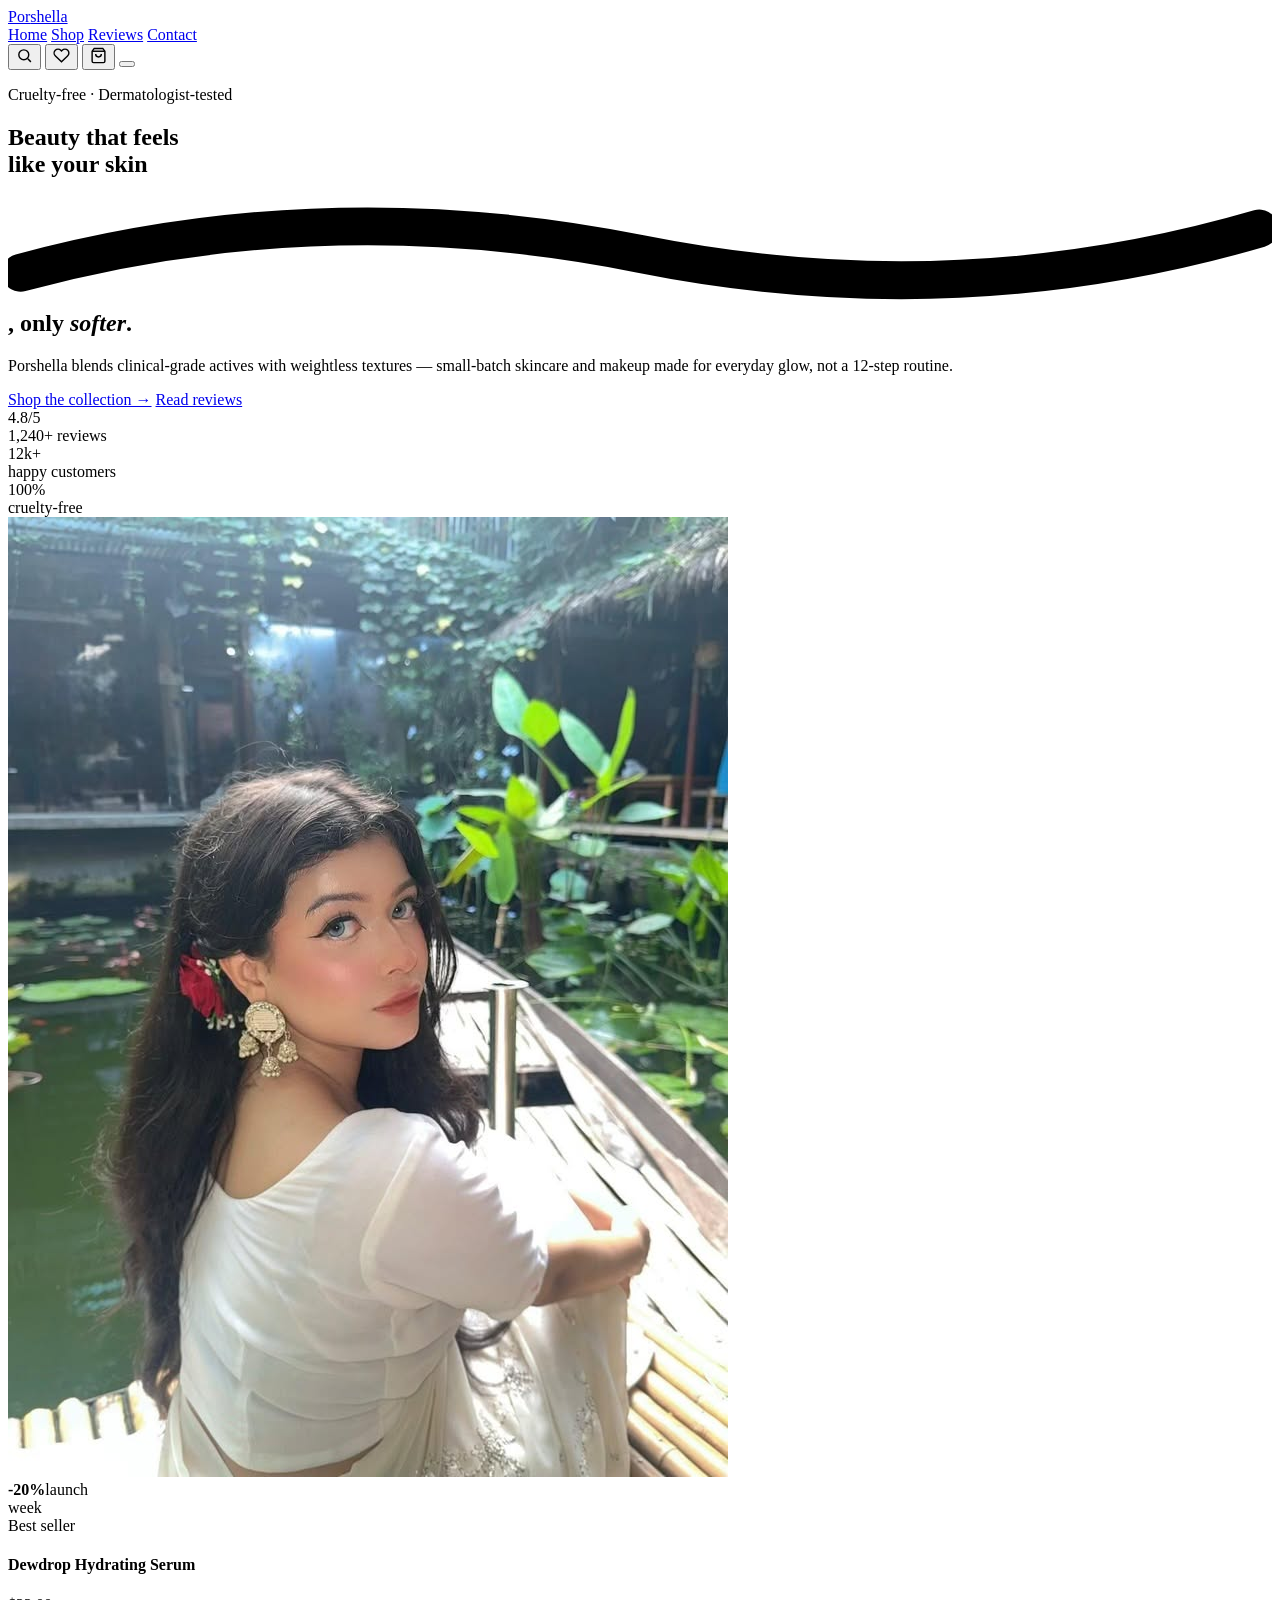
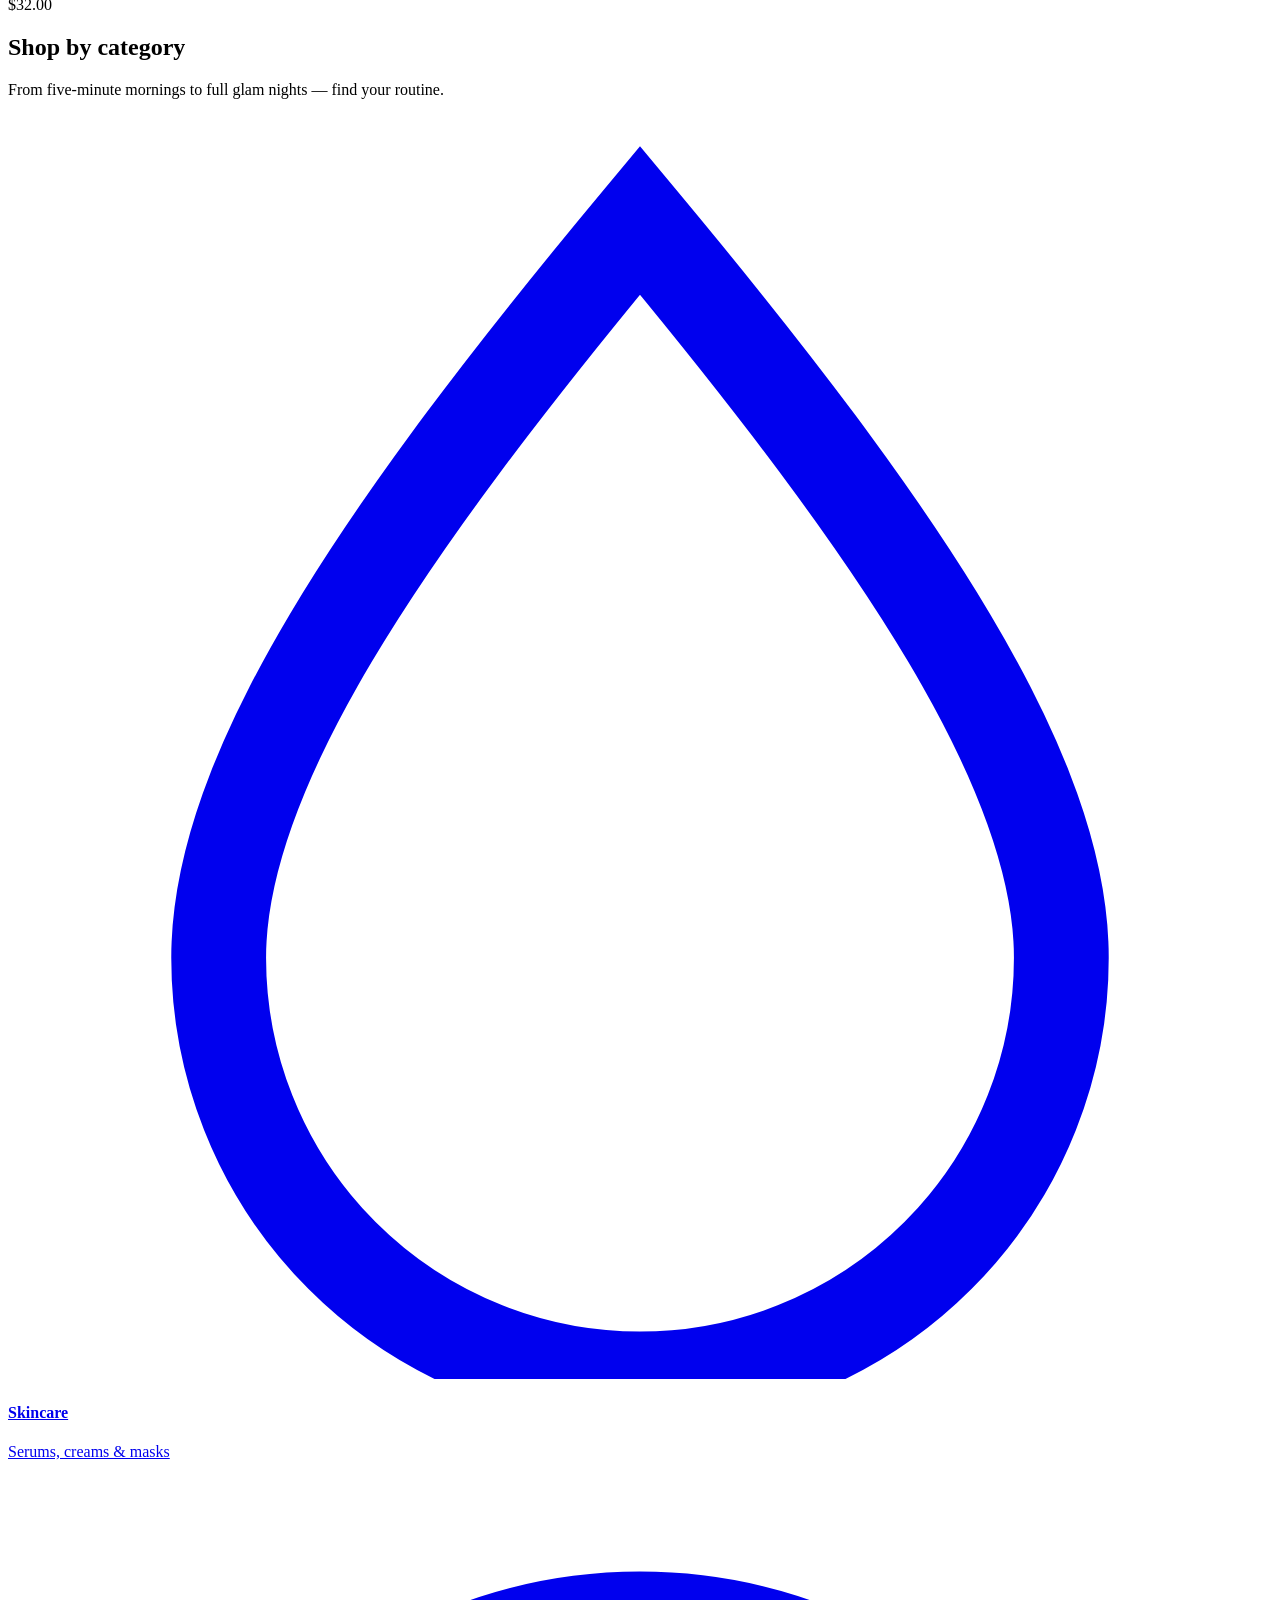
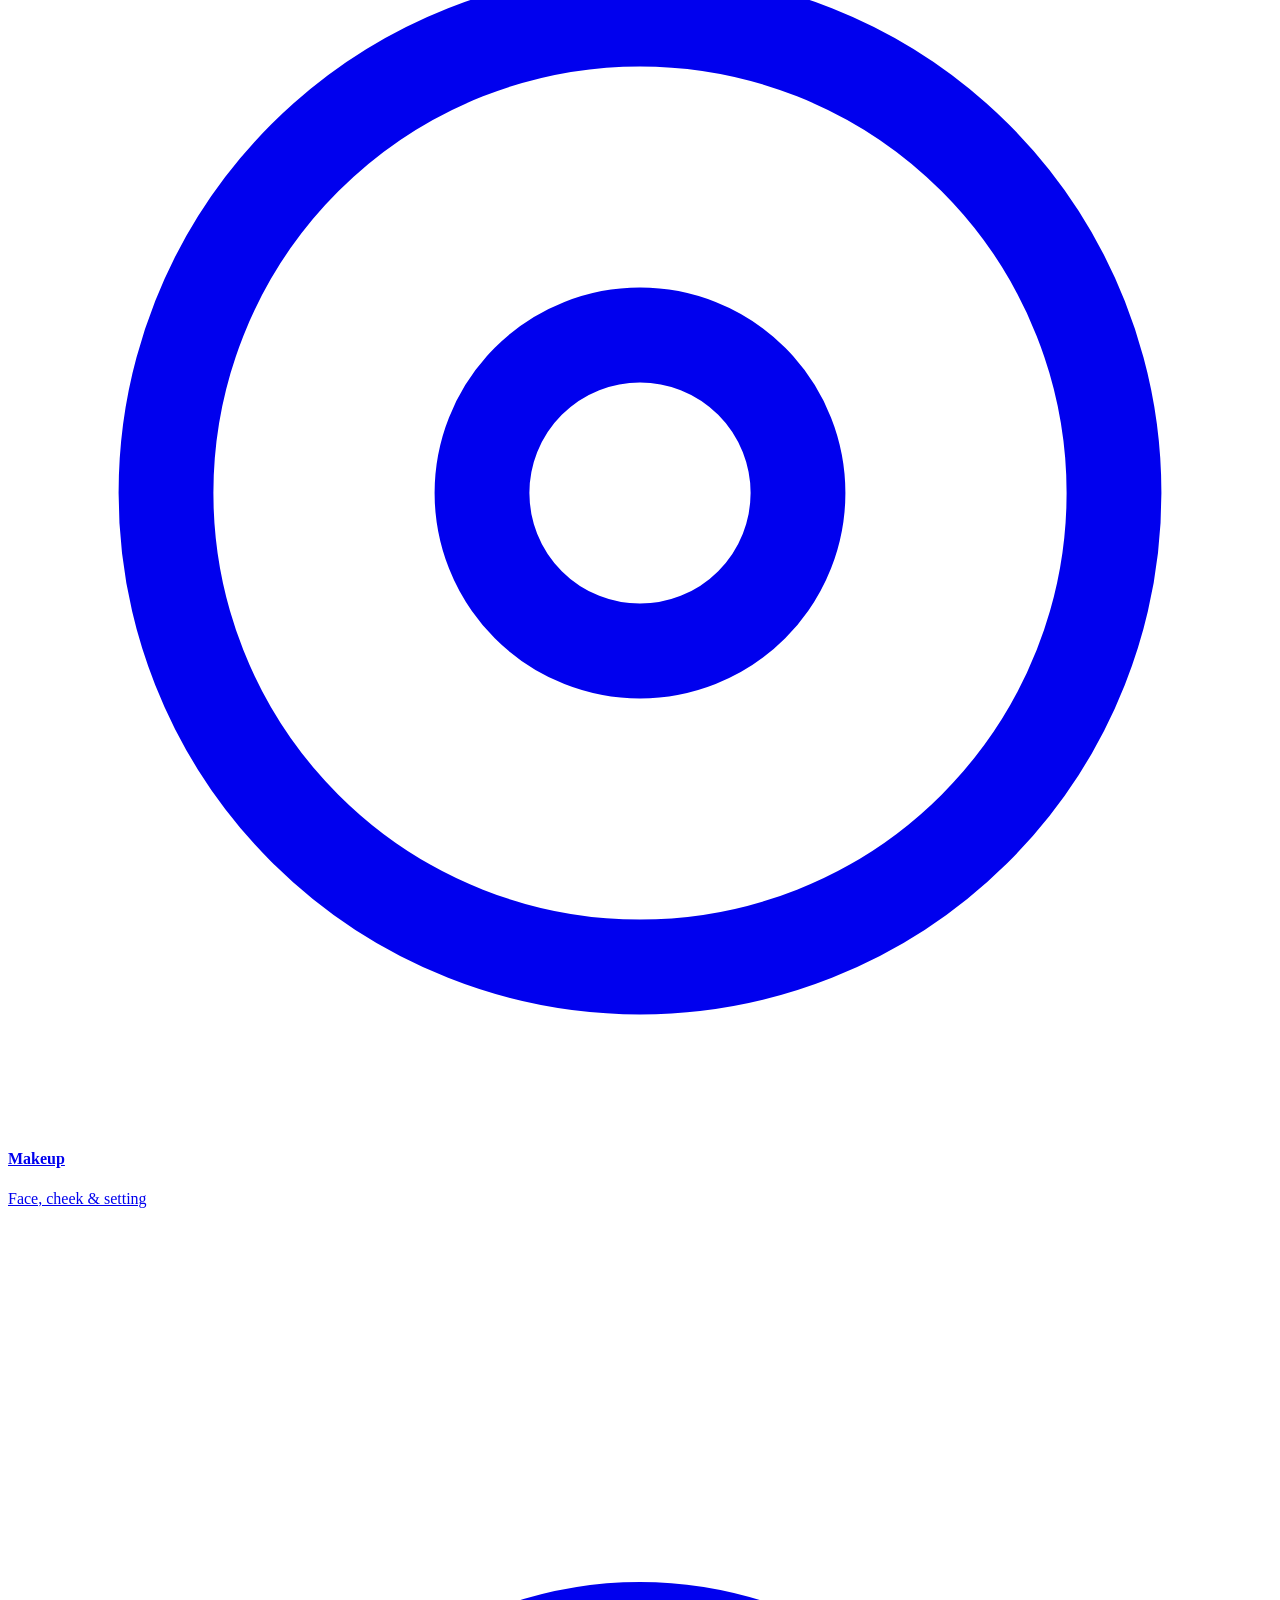
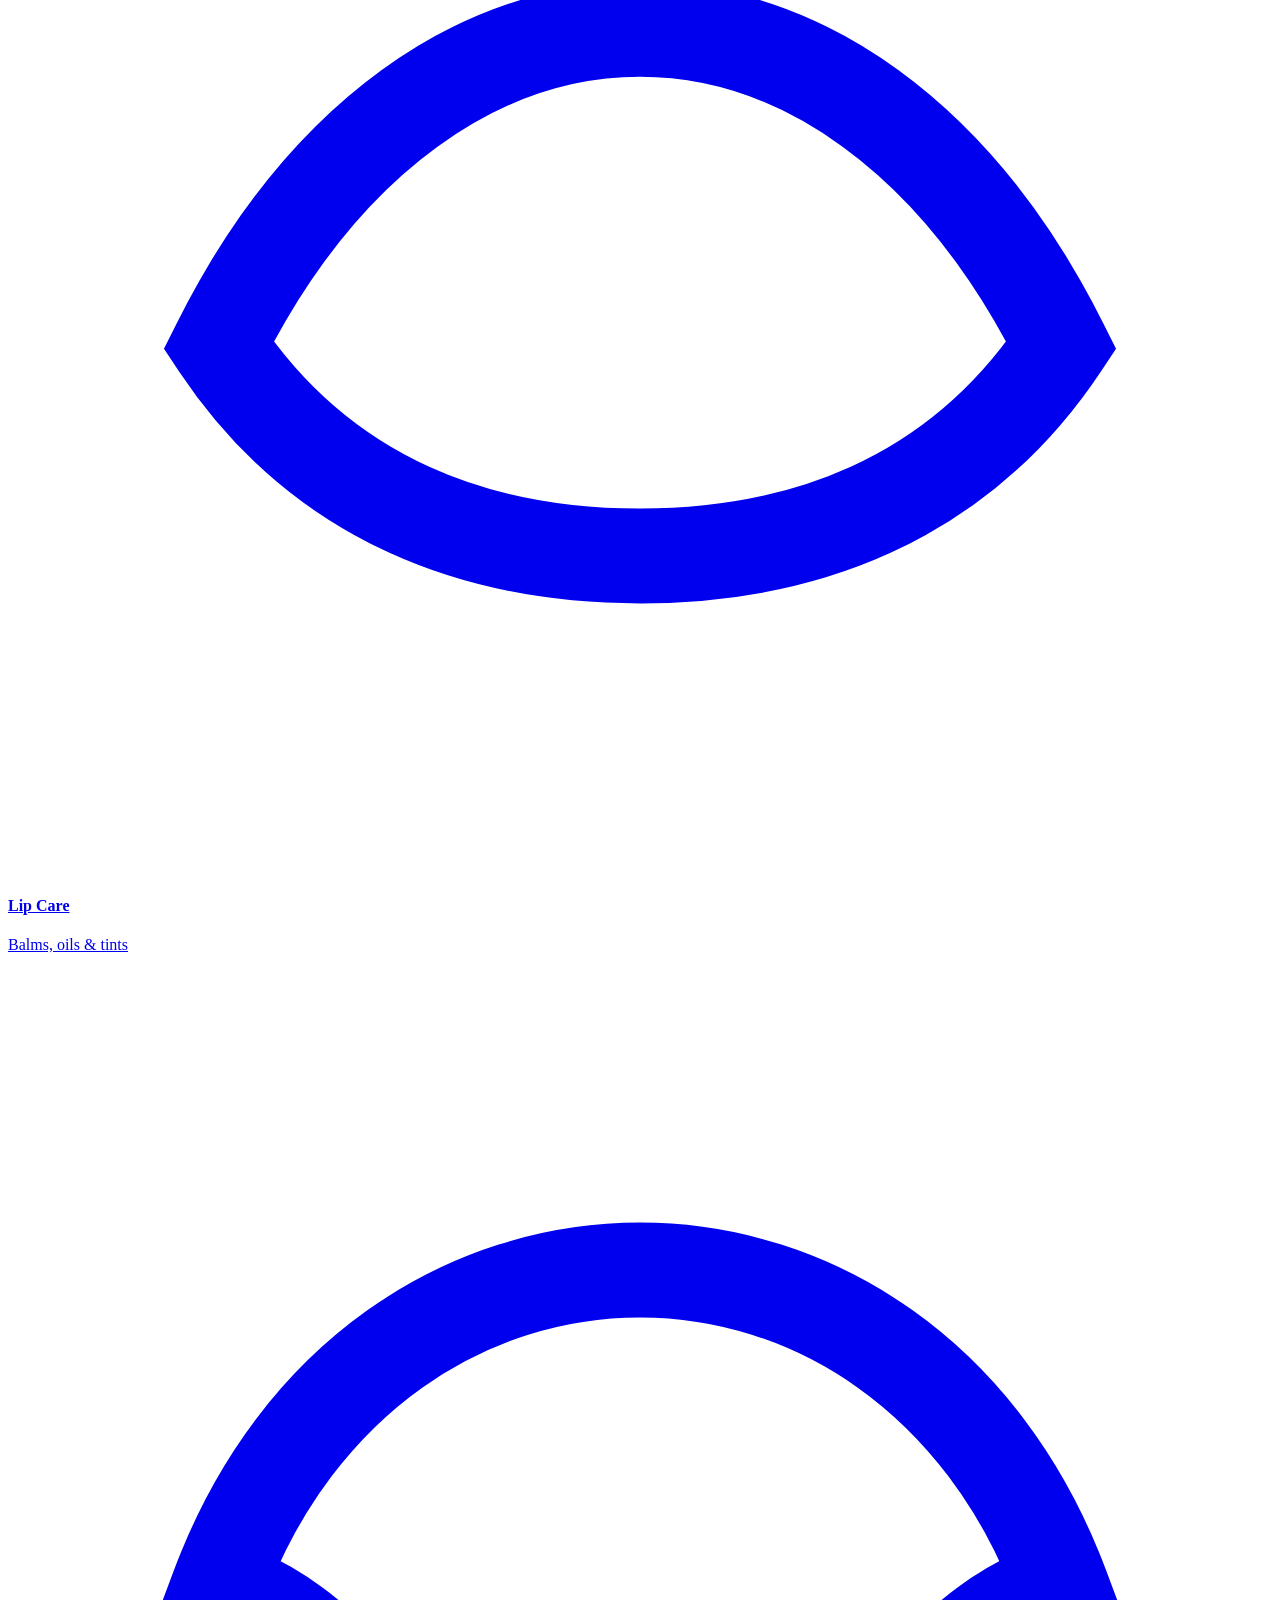
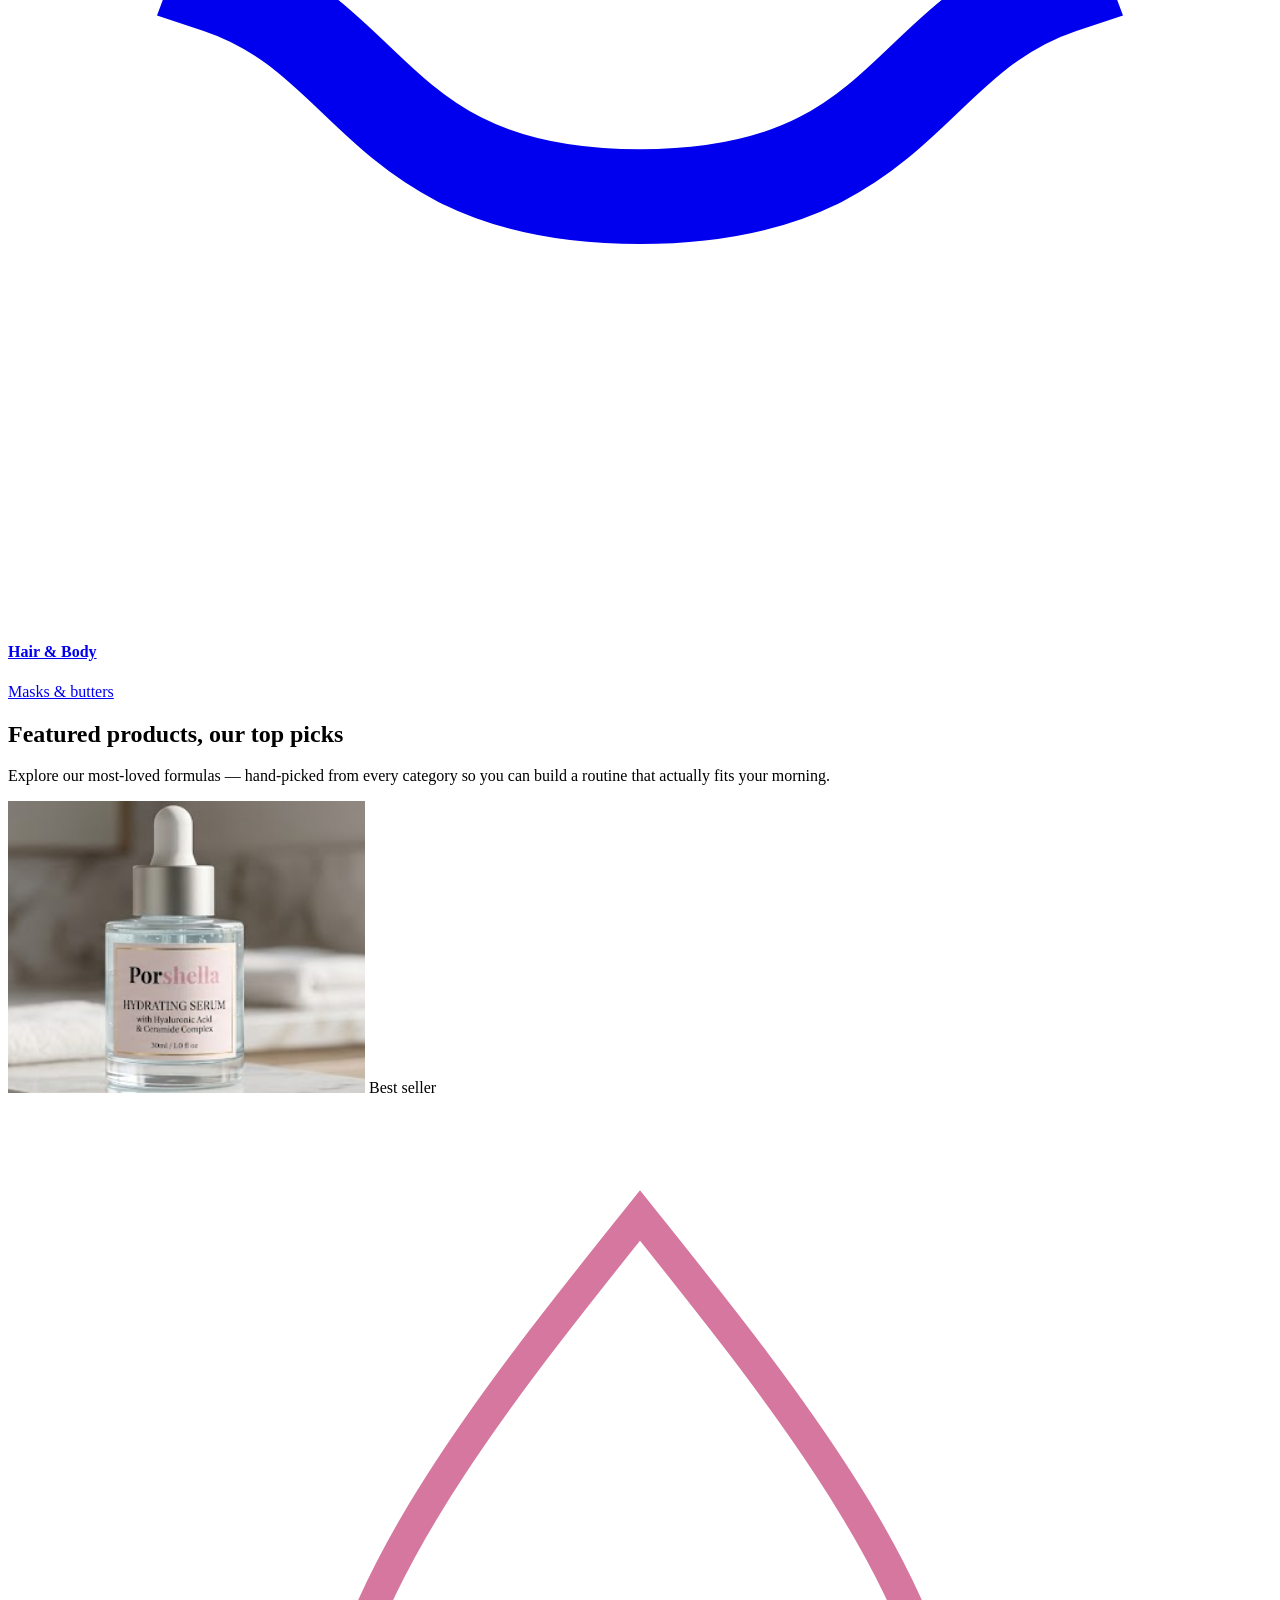
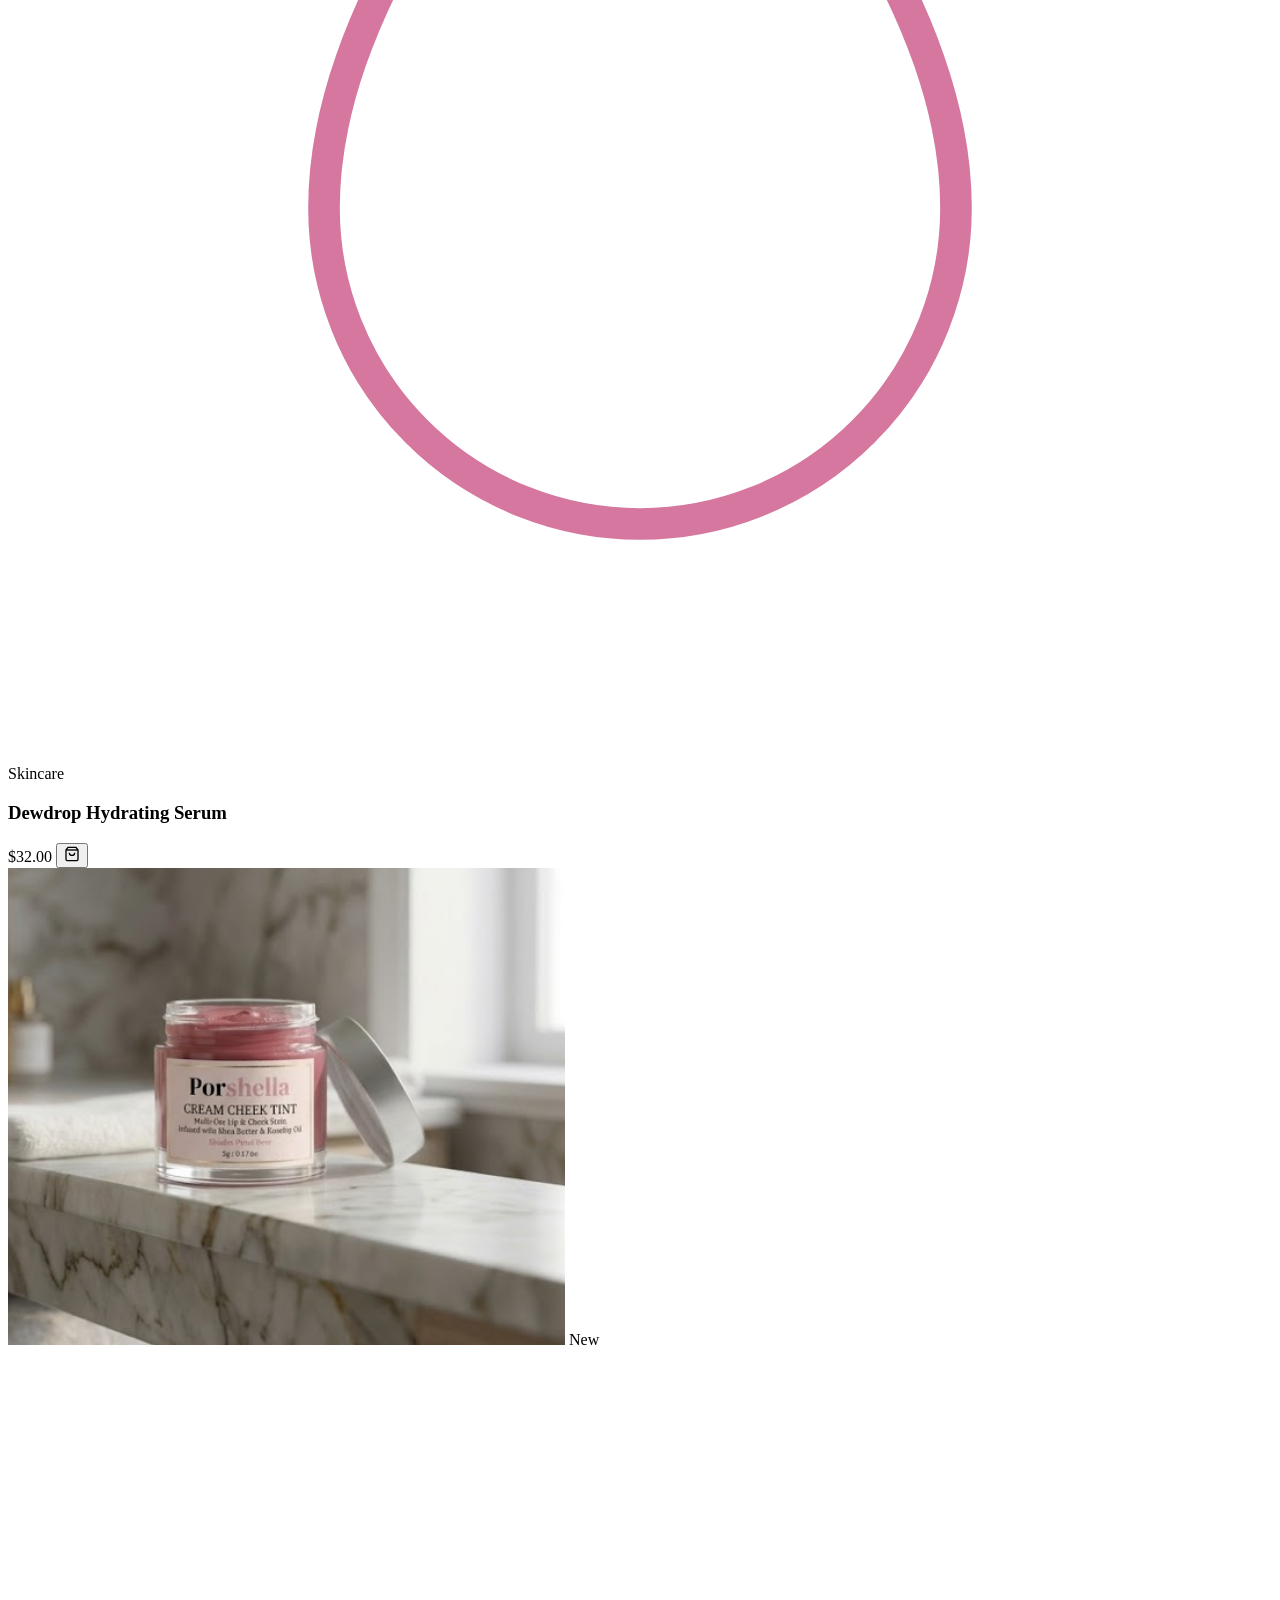
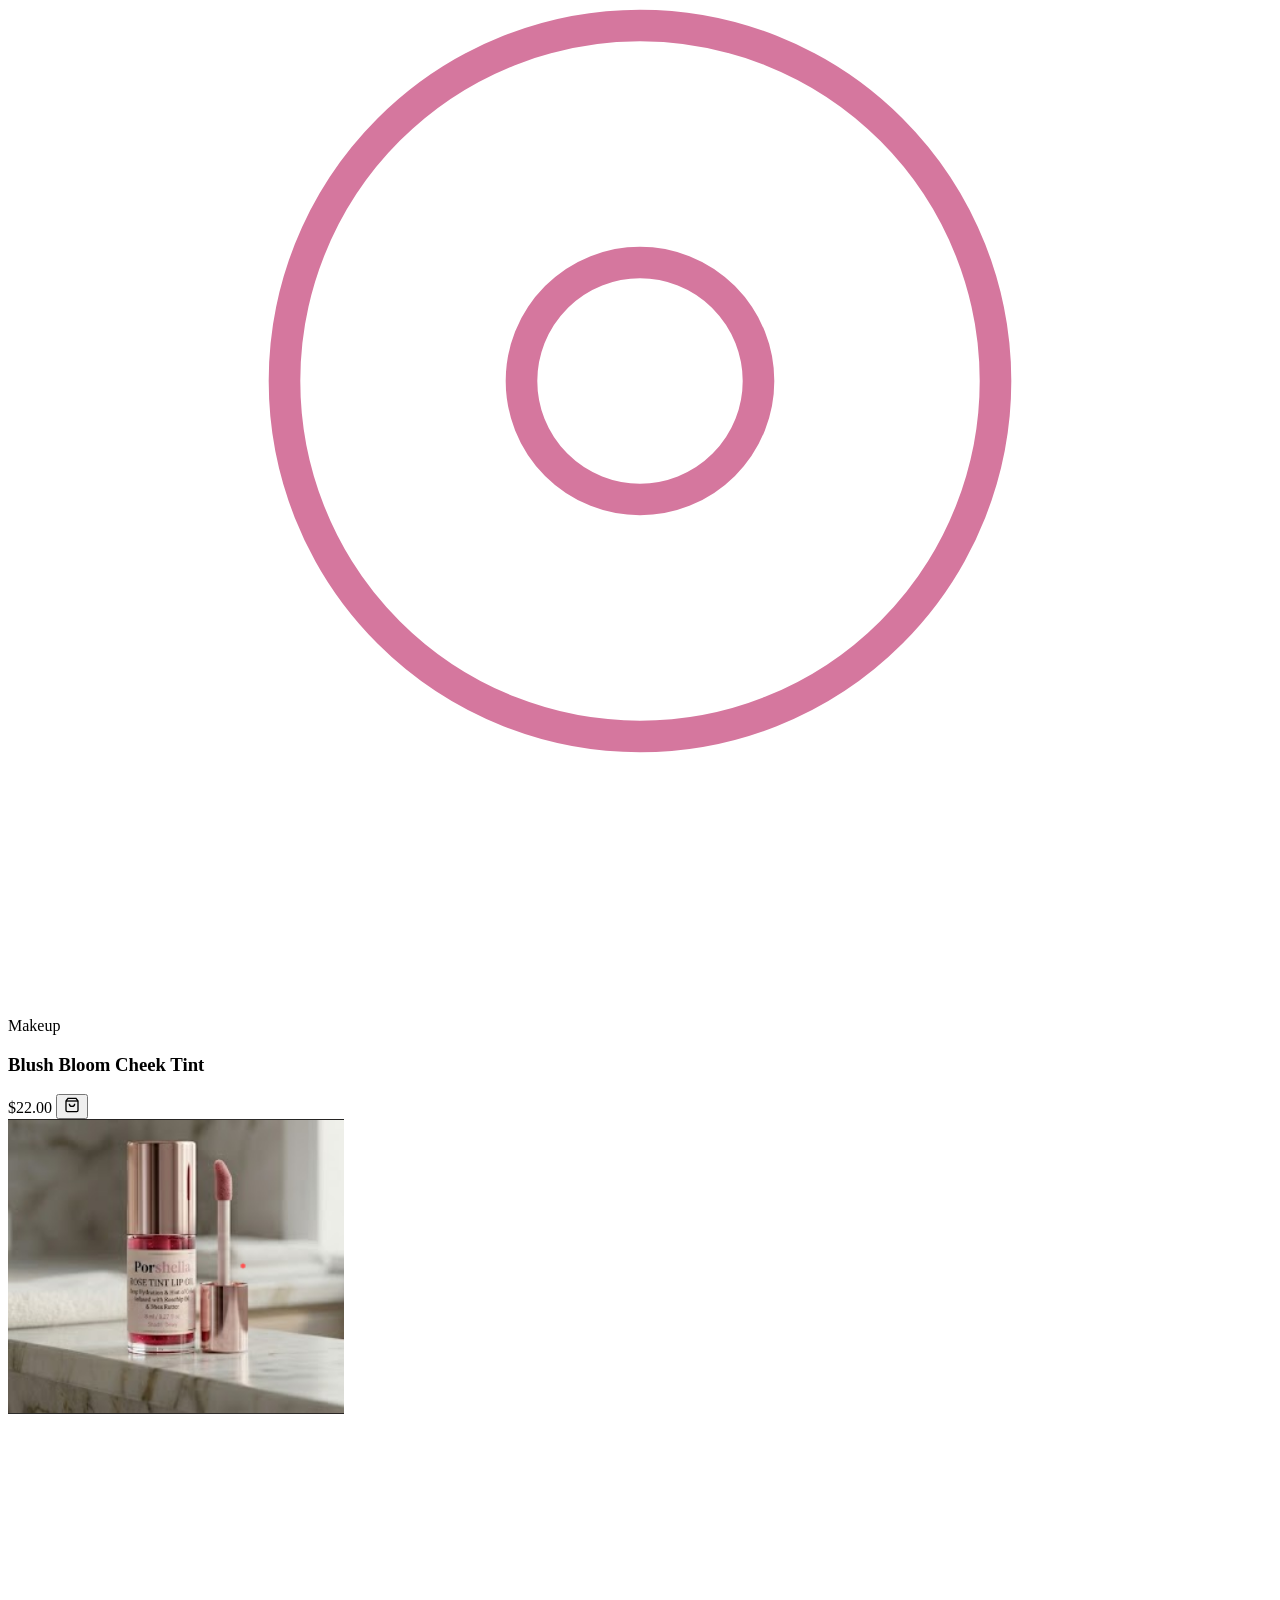
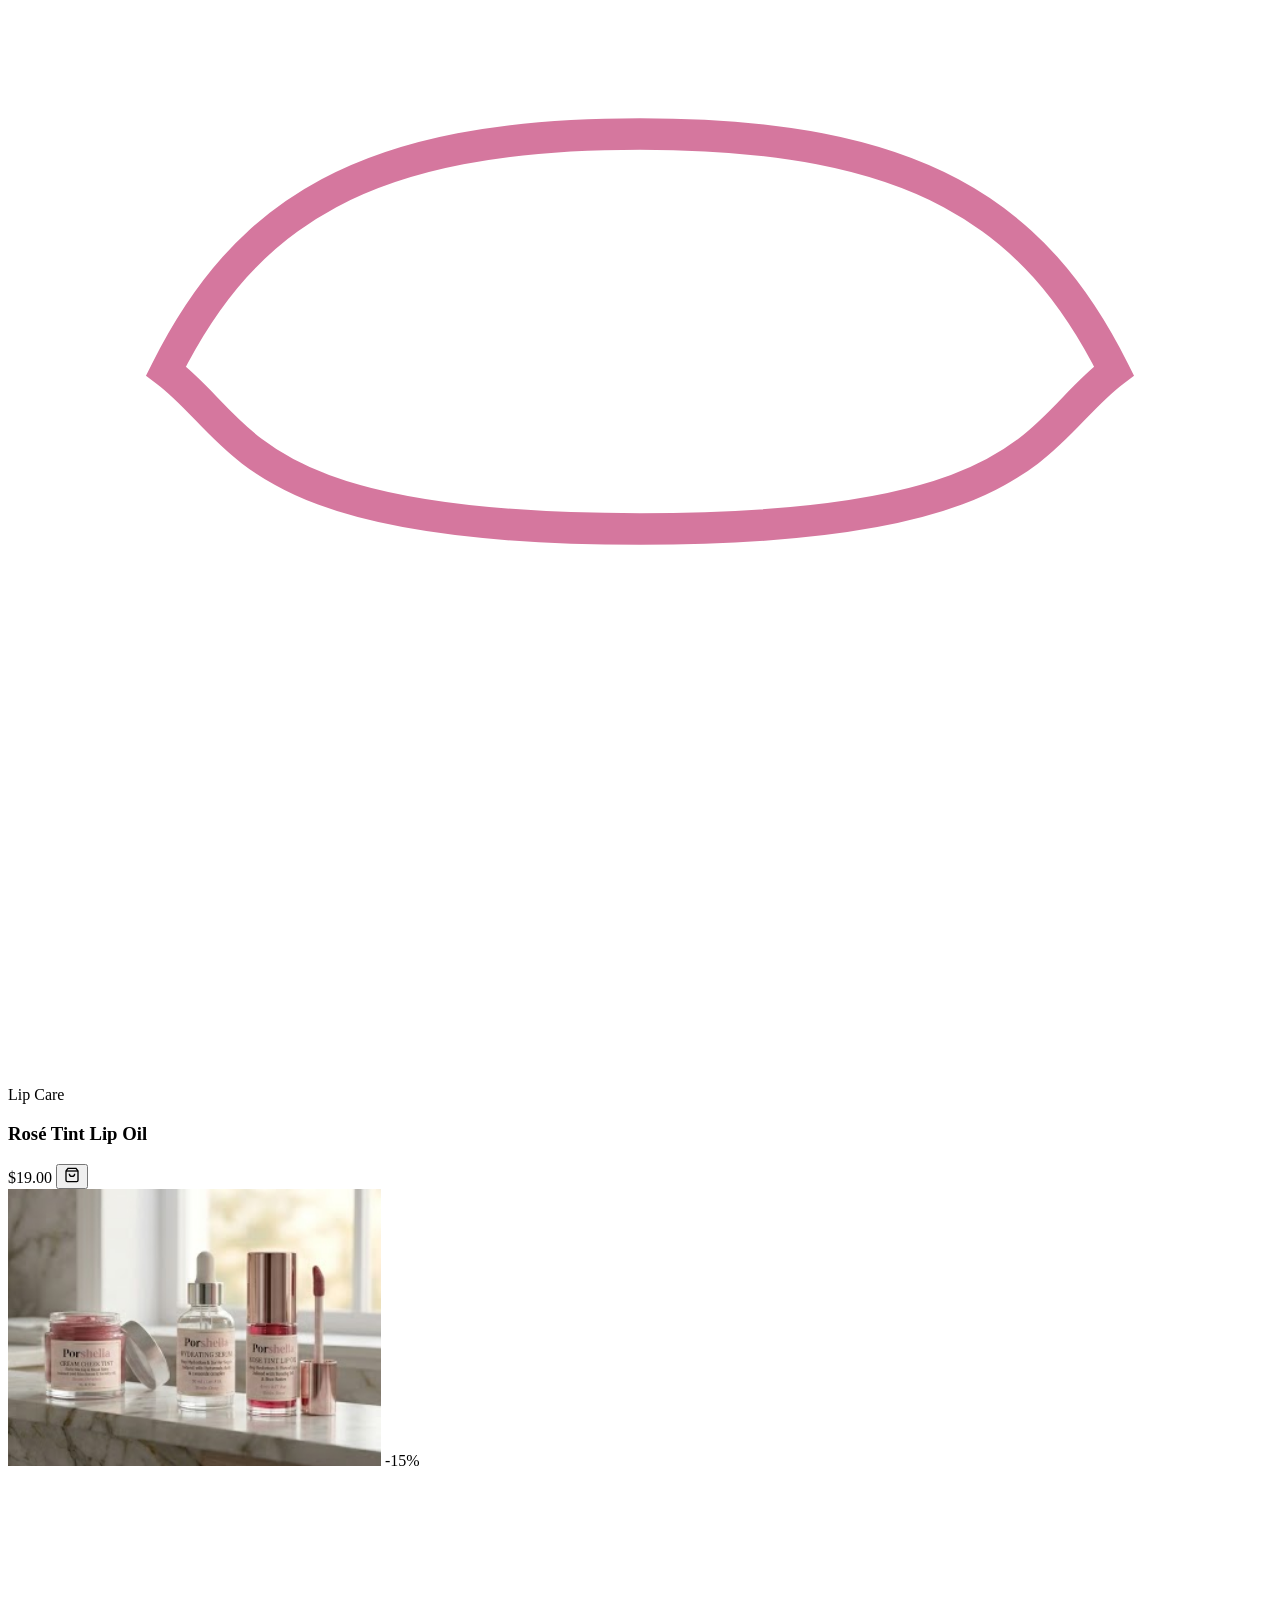
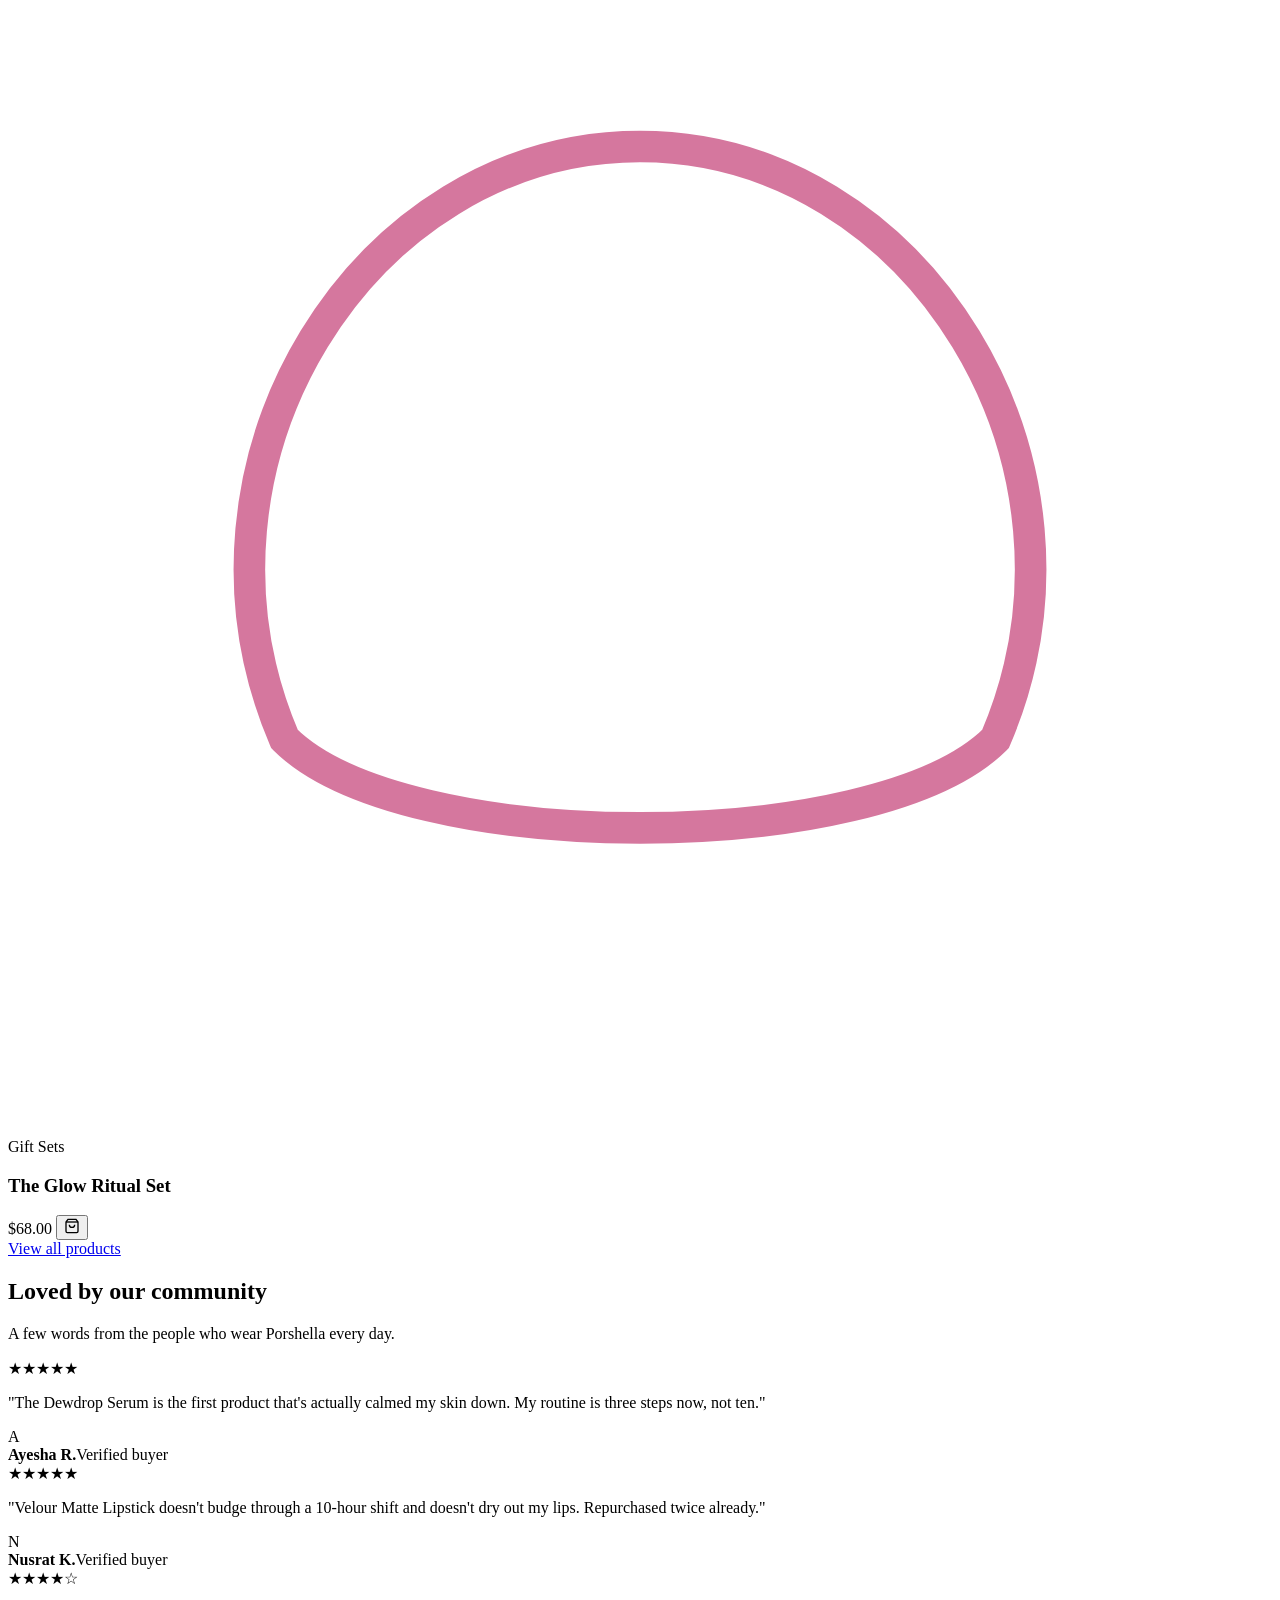
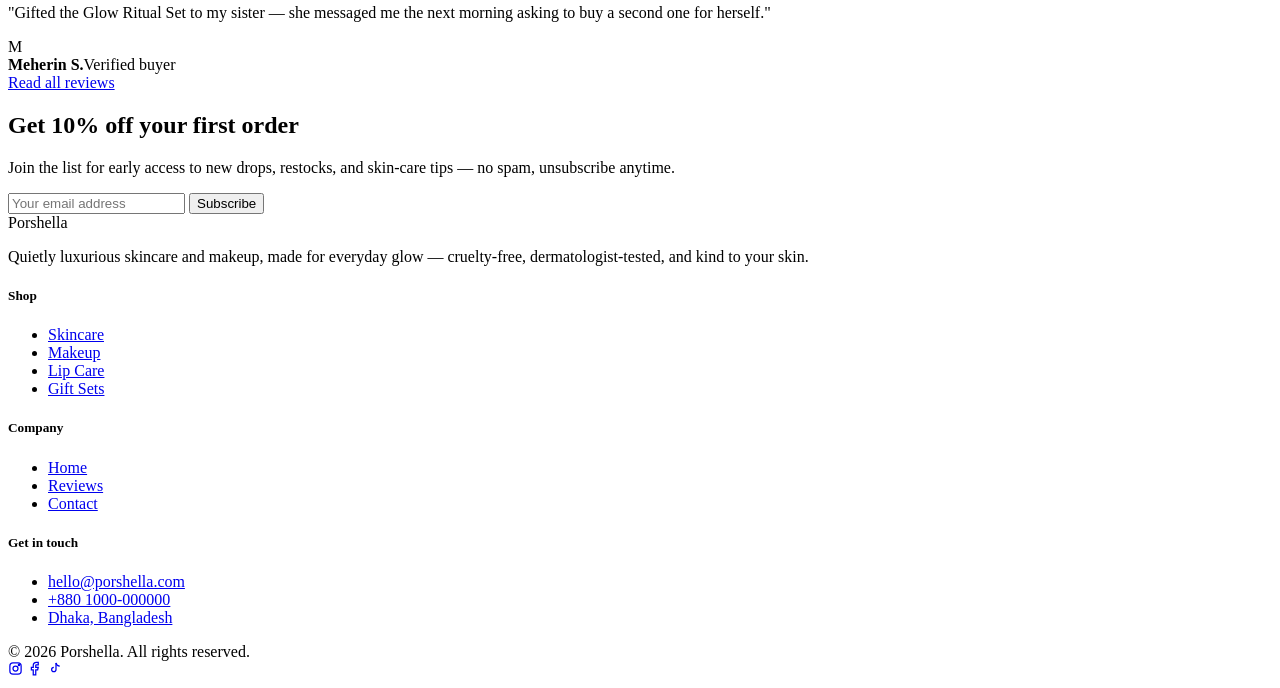
==== index.html @ 31812f54 "Add files via upload" ====
<!DOCTYPE html>
<html lang="en">
<head>
<meta charset="UTF-8">
<meta name="viewport" content="width=device-width, initial-scale=1.0">
<title>Porshella — Beauty, quietly luxurious</title>
<link rel="preconnect" href="https://fonts.googleapis.com">
<link href="https://fonts.googleapis.com/css2?family=Playfair+Display:wght@500;600;700&family=Inter:wght@400;500;600;700&display=swap" rel="stylesheet">
<link rel="stylesheet" href="css/styles.css">
</head>
<body>

<header class="site-header">
  <nav class="nav">
    <a href="index.html" class="logo">Por<span>shella</span></a>
    <div class="nav-links">
      <a href="index.html" class="active">Home</a>
      <a href="cosmetics.html">Shop</a>
      <a href="reviews.html">Reviews</a>
      <a href="contact.html">Contact</a>
    </div>
    <div class="nav-actions">
      <button class="icon-btn" aria-label="Search">
        <svg width="17" height="17" viewBox="0 0 24 24" fill="none" stroke="currentColor" stroke-width="2"><circle cx="11" cy="11" r="7"/><line x1="21" y1="21" x2="16.65" y2="16.65"/></svg>
      </button>
      <button class="icon-btn" aria-label="Wishlist">
        <svg width="17" height="17" viewBox="0 0 24 24" fill="none" stroke="currentColor" stroke-width="2"><path d="M20.8 4.6a5.5 5.5 0 0 0-7.8 0L12 5.6l-1-1a5.5 5.5 0 0 0-7.8 7.8l1 1L12 21l7.8-7.6 1-1a5.5 5.5 0 0 0 0-7.8z"/></svg>
      </button>
      <button class="icon-btn" aria-label="Bag">
        <svg width="17" height="17" viewBox="0 0 24 24" fill="none" stroke="currentColor" stroke-width="2"><path d="M6 2 3 6v14a2 2 0 0 0 2 2h14a2 2 0 0 0 2-2V6l-3-4Z"/><path d="M3 6h18"/><path d="M16 10a4 4 0 0 1-8 0"/></svg>
      </button>
      <button class="menu-toggle" aria-label="Menu"><span></span></button>
    </div>
  </nav>
</header>

<main>
  <!-- ============ HERO ============ -->
  <section class="hero">
    <div class="wrap hero-grid">
      <div>
        <p class="eyebrow">Cruelty-free · Dermatologist-tested</p>
        <h1>Beauty that feels<br>like your <span class="swash">skin<svg viewBox="0 0 200 20" preserveAspectRatio="none"><path d="M2 15 Q50 2 100 12 T198 8" stroke="currentColor" stroke-width="6" fill="none" stroke-linecap="round"/></svg></span>, only <em>softer</em>.</h1>
        <p class="lead">Porshella blends clinical-grade actives with weightless textures — small-batch skincare and makeup made for everyday glow, not a 12-step routine.</p>
        <div class="hero-ctas">
          <a href="cosmetics.html" class="btn btn-primary">Shop the collection →</a>
          <a href="reviews.html" class="btn btn-ghost">Read reviews</a>
        </div>
        <div class="hero-stats">
          <div>
            <div class="stat-num">4.8/5</div>
            <div class="stat-label">1,240+ reviews</div>
          </div>
          <div>
            <div class="stat-num">12k+</div>
            <div class="stat-label">happy customers</div>
          </div>
          <div>
            <div class="stat-num">100%</div>
            <div class="stat-label">cruelty-free</div>
          </div>
        </div>
      </div>

      <div class="hero-visual">
  <div class="hero-blob">
    <img src="731356532_1688618645685947_548304537615437571_n.jpg" alt="Porshella hero product photo">
  </div>
  <div class="floating-badge"><strong>-20%</strong>launch<br>week</div>
  <div class="floating-card">
    <span class="fc-tag">Best seller</span>
    <h4>Dewdrop Hydrating Serum</h4>
    <p class="fc-price">$32.00</p>
  </div>
</div>
      </div>
    </div>
  </section>

  <!-- ============ CATEGORY STRIP ============ -->
  <section class="section-pad bg-white">
    <div class="wrap">
      <div class="section-head">
        <h2>Shop by category</h2>
        <p>From five-minute mornings to full glam nights — find your routine.</p>
      </div>
      <div class="category-strip">
        <a href="cosmetics.html#skincare" class="category-card">
          <div class="category-icon">
            <svg viewBox="0 0 24 24" fill="none" stroke="currentColor" stroke-width="1.8"><path d="M12 2c5 6 8 10.5 8 14a8 8 0 1 1-16 0c0-3.5 3-8 8-14Z"/></svg>
          </div>
          <h4>Skincare</h4>
          <span>Serums, creams &amp; masks</span>
        </a>
        <a href="cosmetics.html#makeup" class="category-card">
          <div class="category-icon">
            <svg viewBox="0 0 24 24" fill="none" stroke="currentColor" stroke-width="1.8"><circle cx="12" cy="12" r="9"/><circle cx="12" cy="12" r="3"/></svg>
          </div>
          <h4>Makeup</h4>
          <span>Face, cheek &amp; setting</span>
        </a>
        <a href="cosmetics.html#lip-care" class="category-card">
          <div class="category-icon">
            <svg viewBox="0 0 24 24" fill="none" stroke="currentColor" stroke-width="1.8"><path d="M4 14c2-4 5-6 8-6s6 2 8 6c-2 3-5 4-8 4s-6-1-8-4Z"/></svg>
          </div>
          <h4>Lip Care</h4>
          <span>Balms, oils &amp; tints</span>
        </a>
        <a href="cosmetics.html#hair-body" class="category-card">
          <div class="category-icon">
            <svg viewBox="0 0 24 24" fill="none" stroke="currentColor" stroke-width="1.8"><path d="M4 12c3-8 13-8 16 0-3 1-3 4-8 4s-5-3-8-4Z"/></svg>
          </div>
          <h4>Hair &amp; Body</h4>
          <span>Masks &amp; butters</span>
        </a>
      </div>
    </div>
  </section>

  <!-- ============ FEATURED PRODUCTS ============ -->
  <section class="section-pad bg-wash">
    <div class="wrap">
      <div class="section-head">
        <h2>Featured products, our top picks</h2>
        <p>Explore our most-loved formulas — hand-picked from every category so you can build a routine that actually fits your morning.</p>
      </div>
      <div class="product-grid">

        <div class="product-card">
          <div class="product-photo">
            <img src="porshi 2.PNG" alt="">
            <span class="product-tag">Best seller</span>
            <svg class="placeholder-icon" viewBox="0 0 64 64" fill="none" stroke="#D5779E" stroke-width="1.6"><path d="M32 6c8 10 16 20 16 30a16 16 0 1 1-32 0c0-10 8-20 16-30Z"/></svg>
          </div>
          <div class="product-body">
            <span class="product-cat">Skincare</span>
            <h3>Dewdrop Hydrating Serum</h3>
            <div class="product-row">
              <span class="product-price">$32.00</span>
              <button class="add-btn" aria-label="Add to bag">
                <svg width="16" height="16" viewBox="0 0 24 24" fill="none" stroke="currentColor" stroke-width="2"><path d="M6 2 3 6v14a2 2 0 0 0 2 2h14a2 2 0 0 0 2-2V6l-3-4Z"/><path d="M3 6h18"/><path d="M16 10a4 4 0 0 1-8 0"/></svg>
              </button>
            </div>
          </div>
        </div>

        <div class="product-card">
          <div class="product-photo">
            <img src="porshi3.PNG" alt="">

            <span class="product-tag">New</span>
            <svg class="placeholder-icon" viewBox="0 0 64 64" fill="none" stroke="#D5779E" stroke-width="1.6"><circle cx="32" cy="32" r="18"/><circle cx="32" cy="32" r="6"/></svg>
          </div>
          <div class="product-body">
            <span class="product-cat">Makeup</span>
            <h3>Blush Bloom Cheek Tint</h3>
            <div class="product-row">
              <span class="product-price">$22.00</span>
              <button class="add-btn" aria-label="Add to bag">
                <svg width="16" height="16" viewBox="0 0 24 24" fill="none" stroke="currentColor" stroke-width="2"><path d="M6 2 3 6v14a2 2 0 0 0 2 2h14a2 2 0 0 0 2-2V6l-3-4Z"/><path d="M3 6h18"/><path d="M16 10a4 4 0 0 1-8 0"/></svg>
              </button>
            </div>
          </div>
        </div>

        <div class="product-card">
          <div class="product-photo">
                      <img src="porshi4.PNG" alt="">
            <svg class="placeholder-icon" viewBox="0 0 64 64" fill="none" stroke="#D5779E" stroke-width="1.6"><path d="M8 28c4-8 10-12 24-12s20 4 24 12c-4 3-4 8-24 8S12 31 8 28Z"/></svg>
          </div>
          <div class="product-body">
            <span class="product-cat">Lip Care</span>
            <h3>Rosé Tint Lip Oil</h3>
            <div class="product-row">
              <span class="product-price">$19.00</span>
              <button class="add-btn" aria-label="Add to bag">
                <svg width="16" height="16" viewBox="0 0 24 24" fill="none" stroke="currentColor" stroke-width="2"><path d="M6 2 3 6v14a2 2 0 0 0 2 2h14a2 2 0 0 0 2-2V6l-3-4Z"/><path d="M3 6h18"/><path d="M16 10a4 4 0 0 1-8 0"/></svg>
              </button>
            </div>
          </div>
        </div>

        <div class="product-card">
          <div class="product-photo">
            <img src="porshi5.PNG" alt="">
            <span class="product-tag">-15%</span>
            <svg class="placeholder-icon" viewBox="0 0 64 64" fill="none" stroke="#D5779E" stroke-width="1.6"><path d="M14 44c-6-14 4-30 18-30s24 16 18 30c-6 6-30 6-36 0Z"/></svg>
          </div>
          <div class="product-body">
            <span class="product-cat">Gift Sets</span>
            <h3>The Glow Ritual Set</h3>
            <div class="product-row">
              <span class="product-price">$68.00</span>
              <button class="add-btn" aria-label="Add to bag">
                <svg width="16" height="16" viewBox="0 0 24 24" fill="none" stroke="currentColor" stroke-width="2"><path d="M6 2 3 6v14a2 2 0 0 0 2 2h14a2 2 0 0 0 2-2V6l-3-4Z"/><path d="M3 6h18"/><path d="M16 10a4 4 0 0 1-8 0"/></svg>
              </button>
            </div>
          </div>
        </div>

      </div>
      <div class="center mt-lg">
        <a href="cosmetics.html" class="btn btn-outline-pink">View all products</a>
      </div>
    </div>
  </section>

  <!-- ============ TESTIMONIAL TEASER ============ -->
  <section class="section-pad bg-white">
    <div class="wrap">
      <div class="section-head">
        <h2>Loved by our community</h2>
        <p>A few words from the people who wear Porshella every day.</p>
      </div>
      <div class="testi-grid">
        <div class="testi-card">
          <div class="stars">★★★★★</div>
          <p>"The Dewdrop Serum is the first product that's actually calmed my skin down. My routine is three steps now, not ten."</p>
          <div class="testi-person">
            <div class="avatar">A</div>
            <div><strong>Ayesha R.</strong><span>Verified buyer</span></div>
          </div>
        </div>
        <div class="testi-card">
          <div class="stars">★★★★★</div>
          <p>"Velour Matte Lipstick doesn't budge through a 10-hour shift and doesn't dry out my lips. Repurchased twice already."</p>
          <div class="testi-person">
            <div class="avatar">N</div>
            <div><strong>Nusrat K.</strong><span>Verified buyer</span></div>
          </div>
        </div>
        <div class="testi-card">
          <div class="stars">★★★★☆</div>
          <p>"Gifted the Glow Ritual Set to my sister — she messaged me the next morning asking to buy a second one for herself."</p>
          <div class="testi-person">
            <div class="avatar">M</div>
            <div><strong>Meherin S.</strong><span>Verified buyer</span></div>
          </div>
        </div>
      </div>
      <div class="center mt-lg">
        <a href="reviews.html" class="btn btn-ghost">Read all reviews</a>
      </div>
    </div>
  </section>

  <!-- ============ NEWSLETTER CTA ============ -->
  <section class="section-pad bg-wash">
    <div class="wrap">
      <div class="cta-banner">
        <div>
          <h2>Get 10% off your first order</h2>
          <p>Join the list for early access to new drops, restocks, and skin-care tips — no spam, unsubscribe anytime.</p>
        </div>
        <form class="newsletter-form" onsubmit="event.preventDefault(); this.reset(); this.querySelector('button').textContent='Subscribed ✓';">
          <input type="email" placeholder="Your email address" required>
          <button type="submit" class="btn btn-primary">Subscribe</button>
        </form>
      </div>
    </div>
  </section>
</main>

<footer class="site-footer">
  <div class="wrap">
    <div class="footer-grid">
      <div>
        <div class="footer-logo">Por<span>shella</span></div>
        <p>Quietly luxurious skincare and makeup, made for everyday glow — cruelty-free, dermatologist-tested, and kind to your skin.</p>
      </div>
      <div class="footer-col">
        <h5>Shop</h5>
        <ul>
          <li><a href="cosmetics.html#skincare">Skincare</a></li>
          <li><a href="cosmetics.html#makeup">Makeup</a></li>
          <li><a href="cosmetics.html#lip-care">Lip Care</a></li>
          <li><a href="cosmetics.html#gift-sets">Gift Sets</a></li>
        </ul>
      </div>
      <div class="footer-col">
        <h5>Company</h5>
        <ul>
          <li><a href="index.html">Home</a></li>
          <li><a href="reviews.html">Reviews</a></li>
          <li><a href="contact.html">Contact</a></li>
        </ul>
      </div>
      <div class="footer-col">
        <h5>Get in touch</h5>
        <ul>
          <li><a href="mailto:hello@porshella.com">hello@porshella.com</a></li>
          <li><a href="tel:+8801000000000">+880 1000-000000</a></li>
          <li><a href="contact.html">Dhaka, Bangladesh</a></li>
        </ul>
      </div>
    </div>
    <div class="footer-bottom">
      <span>© 2026 Porshella. All rights reserved.</span>
      <div class="footer-social">
        <a href="#" aria-label="Instagram"><svg width="15" height="15" viewBox="0 0 24 24" fill="none" stroke="currentColor" stroke-width="2"><rect x="3" y="3" width="18" height="18" rx="5"/><circle cx="12" cy="12" r="4"/><circle cx="17.5" cy="6.5" r="1"/></svg></a>
        <a href="#" aria-label="Facebook"><svg width="15" height="15" viewBox="0 0 24 24" fill="none" stroke="currentColor" stroke-width="2"><path d="M18 2h-3a5 5 0 0 0-5 5v3H7v4h3v8h4v-8h3l1-4h-4V7a1 1 0 0 1 1-1h3Z"/></svg></a>
        <a href="#" aria-label="TikTok"><svg width="15" height="15" viewBox="0 0 24 24" fill="none" stroke="currentColor" stroke-width="2"><path d="M16 3v10.5a3.5 3.5 0 1 1-3.5-3.5"/><path d="M16 3c.5 3 2.5 5 6 5"/></svg></a>
      </div>
    </div>
  </div>
</footer>

<script src="js/main.js"></script>
</body>
</html>
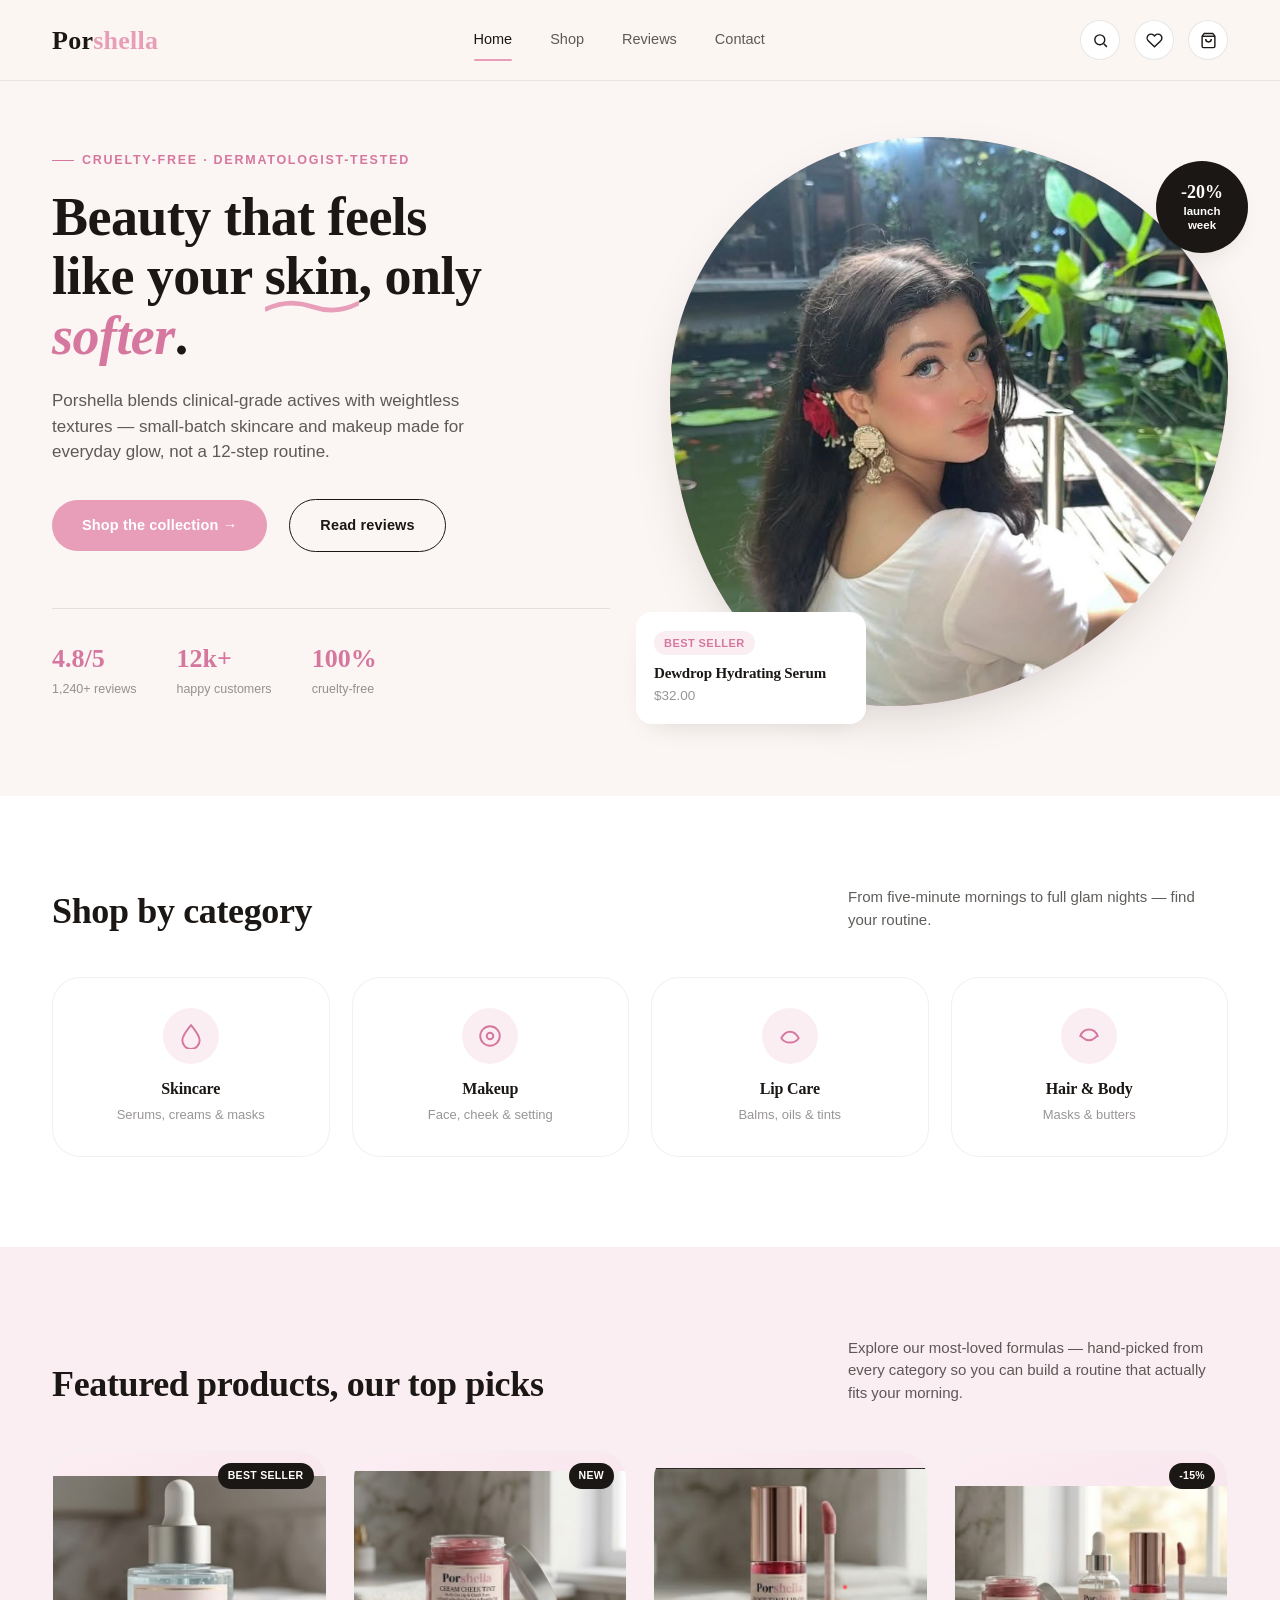
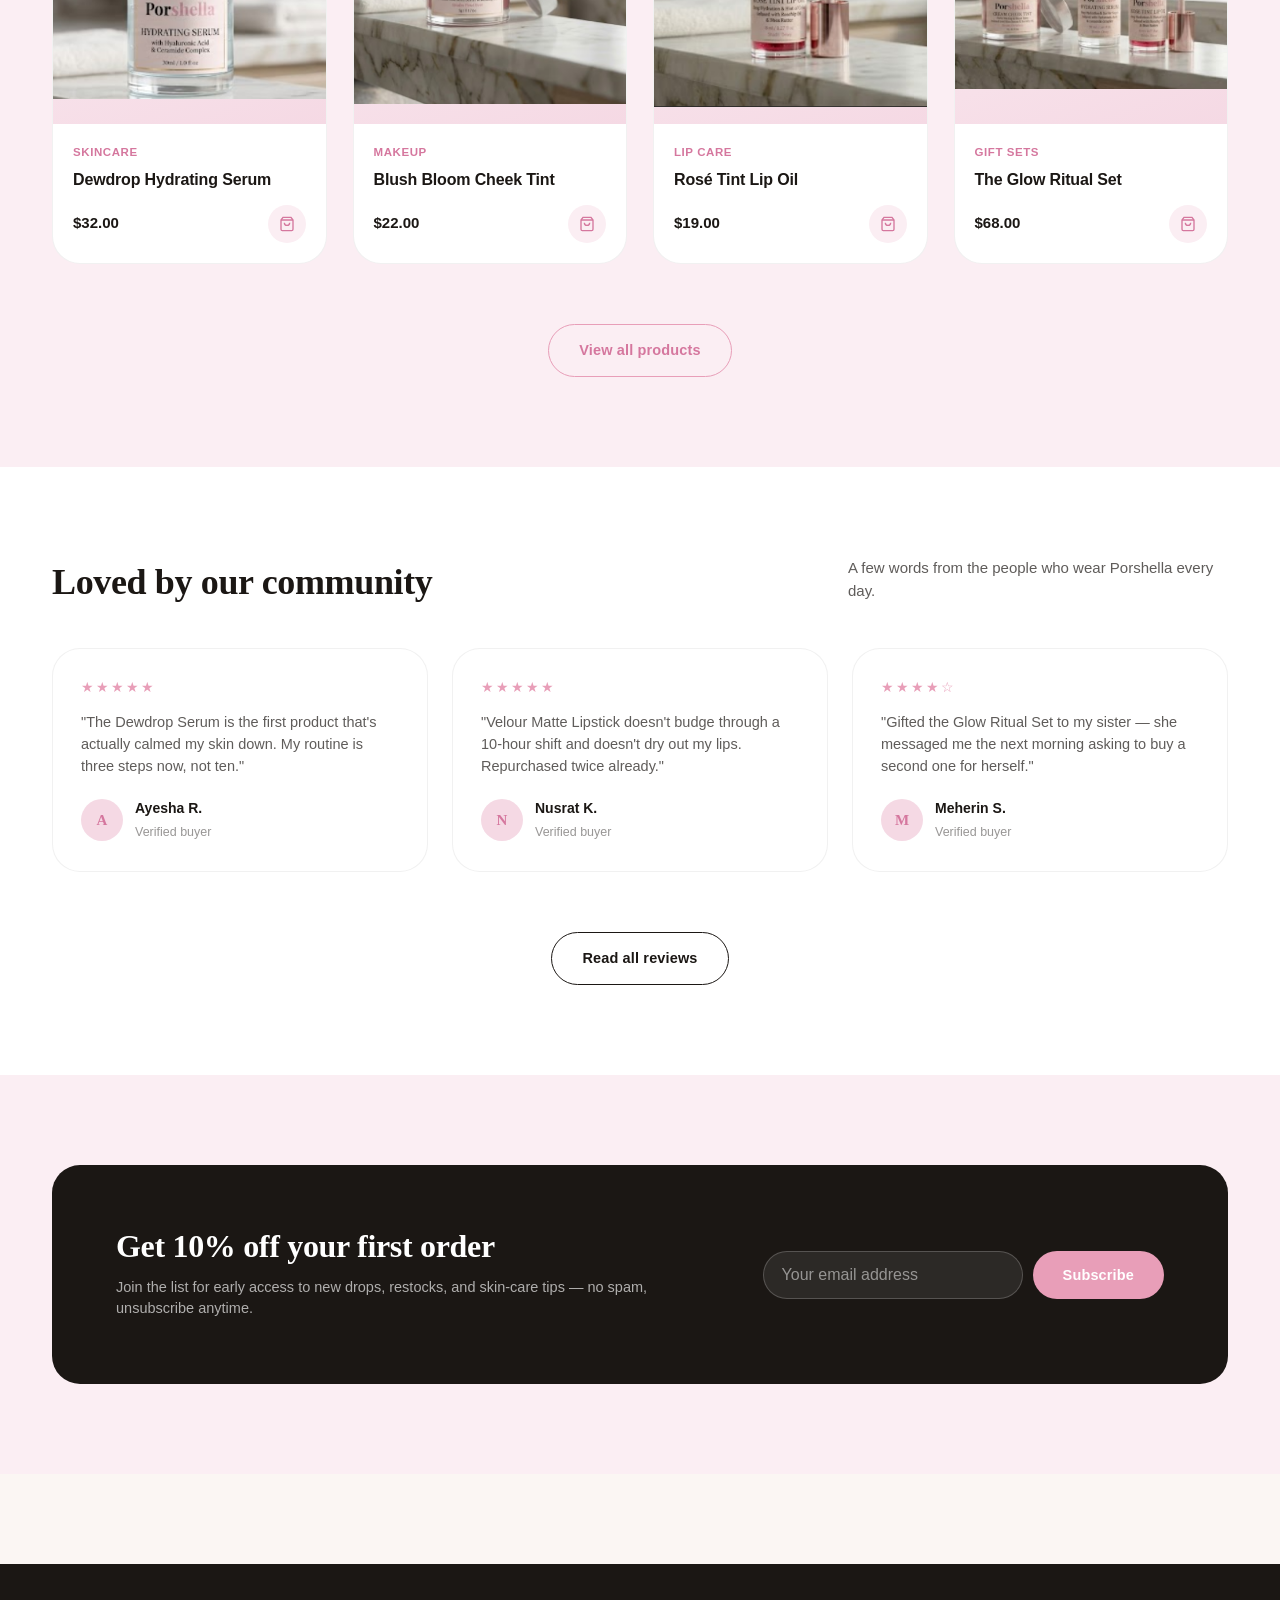
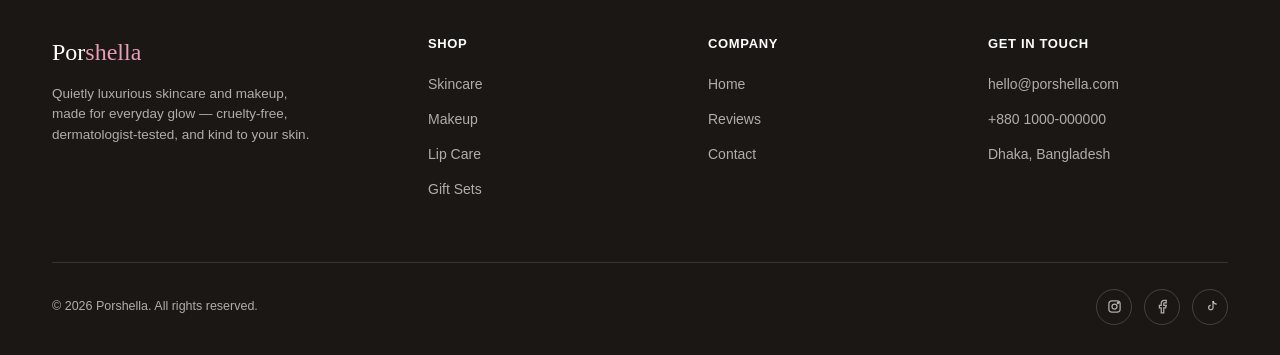
==== commit 5cf82449: "Add files via upload" ====
--- a/index.html
+++ b/index.html
@@ -6,7 +6,7 @@
 <title>Porshella — Beauty, quietly luxurious</title>
 <link rel="preconnect" href="https://fonts.googleapis.com">
 <link href="https://fonts.googleapis.com/css2?family=Playfair+Display:wght@500;600;700&family=Inter:wght@400;500;600;700&display=swap" rel="stylesheet">
-<link rel="stylesheet" href="css/styles.css">
+<link rel="stylesheet" href="styles.css">
 </head>
 <body>
 
--- a/styles.css
+++ b/styles.css
@@ -0,0 +1,812 @@
+/* ============================================
+   PORSHELLA — Design tokens
+   Palette is intentionally restricted to three
+   colors: blush pink, ink, and off-white/white.
+   ============================================ */
+
+:root{
+  --pink: #E89EB8;
+  --pink-deep: #D5779E;   /* pressed / hover shade of the same pink */
+  --pink-soft: #F5D9E4;   /* light tint of the same pink, for washes */
+  --pink-wash: #FBEEF3;   /* barely-there tint, for section backgrounds */
+
+  --ink: #1B1714;         /* near-black, used for all text */
+  --ink-70: rgba(27,23,20,.7);
+  --ink-45: rgba(27,23,20,.45);
+
+  --off-white: #FBF6F3;   /* primary canvas */
+  --white: #FFFFFF;       /* card surfaces */
+
+  --serif: "Playfair Display", "Times New Roman", serif;
+  --sans: "Inter", -apple-system, BlinkMacSystemFont, "Segoe UI", sans-serif;
+
+  --radius-sm: 8px;
+  --radius-md: 16px;
+  --radius-lg: 28px;
+  --radius-pill: 999px;
+
+  --shadow-soft: 0 20px 60px -25px rgba(27,23,20,.25);
+  --shadow-card: 0 12px 30px -18px rgba(27,23,20,.22);
+
+  --max-w: 1240px;
+}
+
+*{ box-sizing:border-box; margin:0; padding:0; }
+
+html{ scroll-behavior:smooth; }
+
+body{
+  font-family: var(--sans);
+  background: var(--off-white);
+  color: var(--ink);
+  line-height: 1.5;
+  -webkit-font-smoothing: antialiased;
+}
+
+img{ max-width:100%; display:block; }
+a{ color:inherit; text-decoration:none; }
+ul{ list-style:none; }
+button, input, textarea{ font-family:inherit; font-size:inherit; color:inherit; }
+button{ cursor:pointer; border:none; background:none; }
+
+.wrap{
+  max-width: var(--max-w);
+  margin: 0 auto;
+  padding: 0 32px;
+}
+
+section{ position:relative; }
+
+h1,h2,h3,h4{
+  font-family: var(--serif);
+  font-weight: 600;
+  letter-spacing: -0.01em;
+  line-height: 1.1;
+}
+
+.eyebrow{
+  display:inline-flex;
+  align-items:center;
+  gap:8px;
+  font-size: 12.5px;
+  letter-spacing: .14em;
+  text-transform: uppercase;
+  color: var(--pink-deep);
+  font-weight: 600;
+  margin-bottom: 18px;
+}
+.eyebrow::before{
+  content:"";
+  width:22px; height:1px;
+  background: var(--pink-deep);
+  display:inline-block;
+}
+
+/* Signature swash underline used under one emphasised word per hero */
+.swash{
+  position: relative;
+  white-space: nowrap;
+}
+.swash svg{
+  position:absolute;
+  left:0; bottom:-.12em;
+  width:100%; height:.3em;
+  color: var(--pink);
+}
+
+/* ============ Buttons ============ */
+.btn{
+  display:inline-flex;
+  align-items:center;
+  justify-content:center;
+  gap:8px;
+  padding: 15px 30px;
+  border-radius: var(--radius-pill);
+  font-size: 14.5px;
+  font-weight: 600;
+  letter-spacing: .01em;
+  transition: transform .18s ease, background .18s ease, color .18s ease, border-color .18s ease;
+}
+.btn:active{ transform: scale(.96); }
+
+.btn-primary{
+  background: var(--pink);
+  color: var(--white);
+}
+.btn-primary:hover{ background: var(--pink-deep); }
+
+.btn-ghost{
+  background: transparent;
+  color: var(--ink);
+  border: 1.5px solid var(--ink);
+}
+.btn-ghost:hover{ background: var(--ink); color: var(--white); }
+
+.btn-outline-pink{
+  background: transparent;
+  color: var(--pink-deep);
+  border: 1.5px solid var(--pink);
+}
+.btn-outline-pink:hover{ background: var(--pink); color: var(--white); }
+
+.btn-sm{ padding: 10px 20px; font-size: 13px; }
+
+/* ============ Nav ============ */
+.site-header{
+  position: sticky;
+  top: 0;
+  z-index: 100;
+  background: rgba(251,246,243,.86);
+  backdrop-filter: saturate(160%) blur(14px);
+  border-bottom: 1px solid rgba(27,23,20,.08);
+}
+.nav{
+  display:flex;
+  align-items:center;
+  justify-content:space-between;
+  padding: 20px 32px;
+  max-width: var(--max-w);
+  margin: 0 auto;
+}
+.logo{
+  font-family: var(--serif);
+  font-size: 26px;
+  font-weight: 700;
+  letter-spacing: .01em;
+}
+.logo span{ color: var(--pink); }
+
+.nav-links{
+  display:flex;
+  align-items:center;
+  gap: 38px;
+}
+.nav-links a{
+  font-size: 14.5px;
+  font-weight: 500;
+  color: var(--ink-70);
+  position: relative;
+  padding: 4px 0;
+}
+.nav-links a:hover, .nav-links a.active{ color: var(--ink); }
+.nav-links a.active::after{
+  content:"";
+  position:absolute;
+  left:0; right:0; bottom:-6px;
+  height:2px;
+  background: var(--pink);
+  border-radius: 2px;
+}
+
+.nav-actions{
+  display:flex;
+  align-items:center;
+  gap: 14px;
+}
+.icon-btn{
+  width: 40px; height:40px;
+  border-radius: 50%;
+  display:flex; align-items:center; justify-content:center;
+  background: var(--white);
+  border: 1px solid rgba(27,23,20,.1);
+  transition: border-color .18s, background .18s;
+}
+.icon-btn:hover{ border-color: var(--pink); }
+
+.menu-toggle{
+  display:none;
+  width: 40px; height:40px;
+  border-radius: 50%;
+  align-items:center; justify-content:center;
+  background: var(--white);
+  border: 1px solid rgba(27,23,20,.1);
+}
+.menu-toggle span, .menu-toggle span::before, .menu-toggle span::after{
+  content:"";
+  display:block;
+  width:16px; height:1.5px;
+  background: var(--ink);
+  position:relative;
+}
+.menu-toggle span::before{ position:absolute; top:-5px; }
+.menu-toggle span::after{ position:absolute; top:5px; }
+
+/* ============ Hero (landing) ============ */
+.hero{
+  padding: 56px 0 90px;
+}
+.hero-grid{
+  display:grid;
+  grid-template-columns: 1fr 1fr;
+  gap: 60px;
+  align-items:center;
+}
+.hero h1{
+  font-size: 54px;
+  margin-bottom: 22px;
+}
+.hero h1 em{
+  font-style: italic;
+  color: var(--pink-deep);
+}
+.hero p.lead{
+  font-size: 17px;
+  color: var(--ink-70);
+  max-width: 440px;
+  margin-bottom: 34px;
+}
+.hero-ctas{
+  display:flex;
+  align-items:center;
+  gap: 22px;
+}
+.hero-note{
+  font-size: 13.5px;
+  color: var(--ink-45);
+}
+
+.hero-stats{
+  display:flex;
+  gap: 40px;
+  margin-top: 56px;
+  padding-top: 30px;
+  border-top: 1px solid rgba(27,23,20,.1);
+}
+.hero-stats .stat-num{
+  font-family: var(--serif);
+  font-size: 26px;
+  font-weight: 700;
+  color: var(--pink-deep);
+}
+.hero-stats .stat-label{
+  font-size: 12.5px;
+  color: var(--ink-45);
+  margin-top: 2px;
+}
+
+/* Hero visual: organic blob placeholder + floating card, mirrors the
+   reference layout (big blob image + floating product callout) */
+.hero-visual{
+  position: relative;
+}
+.hero-blob{
+  aspect-ratio: 1/1.02;
+  border-radius: 46% 54% 61% 39% / 45% 42% 58% 55%;
+  background: linear-gradient(155deg, var(--pink-soft), var(--pink) 78%);
+  display:flex;
+  align-items:center;
+  justify-content:center;
+  position:relative;
+  overflow:hidden;
+  box-shadow: var(--shadow-soft);
+}
+.hero-blob .placeholder-icon{
+  width: 30%;
+  opacity:.75;
+}
+.hero-blob .placeholder-label{
+  position:absolute;
+  bottom: 28px;
+  left:50%;
+  transform: translateX(-50%);
+  font-size: 12.5px;
+  font-weight: 600;
+  letter-spacing:.05em;
+  text-transform: uppercase;
+  color: var(--white);
+  background: rgba(27,23,20,.28);
+  padding: 8px 16px;
+  border-radius: var(--radius-pill);
+}
+
+.floating-card{
+  position:absolute;
+  bottom: -18px;
+  left: -34px;
+  width: 230px;
+  background: var(--white);
+  border-radius: var(--radius-md);
+  padding: 18px;
+  box-shadow: var(--shadow-card);
+}
+.floating-card .fc-tag{
+  display:inline-block;
+  font-size: 11px;
+  font-weight: 700;
+  letter-spacing:.04em;
+  text-transform: uppercase;
+  color: var(--pink-deep);
+  background: var(--pink-wash);
+  padding: 4px 10px;
+  border-radius: var(--radius-pill);
+  margin-bottom: 10px;
+}
+.floating-card h4{
+  font-size: 15px;
+  margin-bottom: 4px;
+}
+.floating-card .fc-price{
+  font-size: 13.5px;
+  color: var(--ink-45);
+}
+
+.floating-badge{
+  position:absolute;
+  top: 24px;
+  right: -20px;
+  background: var(--ink);
+  color: var(--white);
+  width: 92px; height: 92px;
+  border-radius: 50%;
+  display:flex;
+  flex-direction:column;
+  align-items:center;
+  justify-content:center;
+  text-align:center;
+  font-size: 11.5px;
+  font-weight: 600;
+  line-height:1.25;
+  box-shadow: var(--shadow-card);
+}
+.floating-badge strong{
+  font-family: var(--serif);
+  font-size: 18px;
+  display:block;
+}
+
+/* ============ Generic section heading row ============ */
+.section-head{
+  display:flex;
+  justify-content:space-between;
+  align-items:flex-end;
+  gap: 40px;
+  margin-bottom: 46px;
+}
+.section-head h2{
+  font-size: 36px;
+  max-width: 520px;
+}
+.section-head p{
+  color: var(--ink-70);
+  max-width: 380px;
+  font-size: 15px;
+}
+.section-pad{ padding: 90px 0; }
+.bg-wash{ background: var(--pink-wash); }
+.bg-white{ background: var(--white); }
+
+/* ============ Category strip ============ */
+.category-strip{
+  display:grid;
+  grid-template-columns: repeat(4, 1fr);
+  gap: 22px;
+}
+.category-card{
+  background: var(--white);
+  border-radius: var(--radius-lg);
+  padding: 30px 24px;
+  text-align:center;
+  border: 1px solid rgba(27,23,20,.06);
+  transition: transform .2s ease, box-shadow .2s ease, border-color .2s ease;
+}
+.category-card:hover{
+  transform: translateY(-4px);
+  box-shadow: var(--shadow-card);
+  border-color: var(--pink-soft);
+}
+.category-icon{
+  width: 56px; height: 56px;
+  margin: 0 auto 16px;
+  border-radius: 50%;
+  background: var(--pink-wash);
+  display:flex; align-items:center; justify-content:center;
+}
+.category-icon svg{ width: 26px; height:26px; color: var(--pink-deep); }
+.category-card h4{ font-size: 16px; margin-bottom: 4px; }
+.category-card span{ font-size: 13px; color: var(--ink-45); }
+
+/* ============ Product grid & cards ============ */
+.product-grid{
+  display:grid;
+  grid-template-columns: repeat(4, 1fr);
+  gap: 26px;
+}
+.product-card{
+  background: var(--white);
+  border-radius: var(--radius-lg);
+  overflow:hidden;
+  border: 1px solid rgba(27,23,20,.06);
+  transition: transform .22s ease, box-shadow .22s ease;
+  display:flex;
+  flex-direction:column;
+}
+.product-card:hover{
+  transform: translateY(-5px);
+  box-shadow: var(--shadow-card);
+}
+
+/* Image placeholder: swap this block for a real <img> once photos
+   are ready. Keep the .product-photo wrapper and its aspect ratio
+   so cards stay aligned; just replace contents with:
+   <img src="images/your-photo.jpg" alt="Product name"> */
+.product-photo{
+  aspect-ratio: 1/1;
+  background: linear-gradient(160deg, var(--pink-wash), var(--pink-soft));
+  display:flex;
+  align-items:center;
+  justify-content:center;
+  position:relative;
+}
+.product-photo .placeholder-icon{
+  width: 34%;
+  opacity:.65;
+}
+.product-photo .replace-tag{
+  position:absolute;
+  top: 12px; left: 12px;
+  font-size: 10.5px;
+  font-weight: 700;
+  letter-spacing: .04em;
+  text-transform: uppercase;
+  color: var(--pink-deep);
+  background: rgba(255,255,255,.85);
+  padding: 5px 9px;
+  border-radius: var(--radius-pill);
+}
+.product-tag{
+  position:absolute;
+  top: 12px; right: 12px;
+  font-size: 10.5px;
+  font-weight: 700;
+  letter-spacing:.03em;
+  text-transform: uppercase;
+  background: var(--ink);
+  color: var(--white);
+  padding: 5px 10px;
+  border-radius: var(--radius-pill);
+}
+.product-body{
+  padding: 20px;
+  display:flex;
+  flex-direction:column;
+  gap: 10px;
+  flex:1;
+}
+.product-cat{
+  font-size: 11.5px;
+  font-weight: 700;
+  letter-spacing:.05em;
+  text-transform: uppercase;
+  color: var(--pink-deep);
+}
+.product-body h3{
+  font-family: var(--sans);
+  font-size: 16px;
+  font-weight: 600;
+}
+.product-row{
+  display:flex;
+  align-items:center;
+  justify-content:space-between;
+  margin-top: auto;
+  padding-top: 6px;
+}
+.product-price{ font-size: 15px; font-weight: 700; }
+.add-btn{
+  width: 38px; height: 38px;
+  border-radius: 50%;
+  background: var(--pink-wash);
+  color: var(--pink-deep);
+  display:flex; align-items:center; justify-content:center;
+  transition: background .18s, color .18s;
+}
+.add-btn:hover{ background: var(--pink); color: var(--white); }
+
+/* ============ Testimonial teaser (landing) ============ */
+.testi-grid{
+  display:grid;
+  grid-template-columns: repeat(3, 1fr);
+  gap: 24px;
+}
+.testi-card{
+  background: var(--white);
+  border-radius: var(--radius-lg);
+  padding: 28px;
+  border: 1px solid rgba(27,23,20,.06);
+}
+.stars{ color: var(--pink); font-size: 14px; letter-spacing: 2px; margin-bottom: 14px; }
+.testi-card p{ font-size: 14.5px; color: var(--ink-70); margin-bottom: 20px; }
+.testi-person{ display:flex; align-items:center; gap: 12px; }
+.avatar{
+  width: 42px; height: 42px;
+  border-radius: 50%;
+  background: var(--pink-soft);
+  color: var(--pink-deep);
+  display:flex; align-items:center; justify-content:center;
+  font-family: var(--serif);
+  font-weight: 700;
+  font-size: 15px;
+}
+.testi-person strong{ font-size: 14px; display:block; }
+.testi-person span{ font-size: 12.5px; color: var(--ink-45); }
+
+/* ============ CTA banner ============ */
+.cta-banner{
+  background: var(--ink);
+  color: var(--white);
+  border-radius: var(--radius-lg);
+  padding: 64px;
+  display:flex;
+  align-items:center;
+  justify-content:space-between;
+  gap: 40px;
+}
+.cta-banner h2{ color: var(--white); font-size: 32px; max-width: 460px; }
+.cta-banner p{ color: rgba(255,255,255,.65); margin-top: 12px; font-size: 14.5px; }
+.newsletter-form{
+  display:flex;
+  gap: 10px;
+  flex-shrink:0;
+}
+.newsletter-form input{
+  width: 260px;
+  padding: 14px 18px;
+  border-radius: var(--radius-pill);
+  border: 1px solid rgba(255,255,255,.2);
+  background: rgba(255,255,255,.08);
+  color: var(--white);
+}
+.newsletter-form input::placeholder{ color: rgba(255,255,255,.5); }
+
+/* ============ Footer ============ */
+.site-footer{
+  background: var(--ink);
+  color: rgba(255,255,255,.65);
+  padding: 70px 0 30px;
+  margin-top: 90px;
+}
+.footer-grid{
+  display:grid;
+  grid-template-columns: 1.4fr 1fr 1fr 1fr;
+  gap: 40px;
+  padding-bottom: 50px;
+  border-bottom: 1px solid rgba(255,255,255,.12);
+}
+.footer-logo{
+  font-family: var(--serif);
+  font-size: 24px;
+  color: var(--white);
+  margin-bottom: 14px;
+}
+.footer-logo span{ color: var(--pink); }
+.site-footer p{ font-size: 13.5px; max-width: 260px; }
+.footer-col h5{
+  color: var(--white);
+  font-size: 13px;
+  letter-spacing: .05em;
+  text-transform: uppercase;
+  margin-bottom: 18px;
+}
+.footer-col ul li{ margin-bottom: 11px; }
+.footer-col a{ font-size: 14px; }
+.footer-col a:hover{ color: var(--pink); }
+.footer-bottom{
+  display:flex;
+  justify-content:space-between;
+  align-items:center;
+  padding-top: 26px;
+  font-size: 12.5px;
+}
+.footer-social{ display:flex; gap: 12px; }
+.footer-social a{
+  width: 36px; height: 36px;
+  border-radius: 50%;
+  border: 1px solid rgba(255,255,255,.18);
+  display:flex; align-items:center; justify-content:center;
+}
+.footer-social a:hover{ border-color: var(--pink); color: var(--pink); }
+
+/* ============ Page hero (inner pages) ============ */
+.page-hero{
+  padding: 64px 0 50px;
+  text-align:center;
+}
+.page-hero h1{ font-size: 42px; margin-bottom: 14px; }
+.page-hero p{ color: var(--ink-70); max-width: 520px; margin: 0 auto; font-size: 15.5px; }
+
+/* ============ Category filter tabs (shop) ============ */
+.filter-bar{
+  display:flex;
+  align-items:center;
+  justify-content:center;
+  flex-wrap: wrap;
+  gap: 12px;
+  margin-bottom: 50px;
+}
+.filter-chip{
+  padding: 11px 22px;
+  border-radius: var(--radius-pill);
+  font-size: 13.5px;
+  font-weight: 600;
+  background: var(--white);
+  border: 1px solid rgba(27,23,20,.1);
+  color: var(--ink-70);
+  transition: all .18s ease;
+}
+.filter-chip:hover{ border-color: var(--pink); color: var(--ink); }
+.filter-chip.active{
+  background: var(--ink);
+  color: var(--white);
+  border-color: var(--ink);
+}
+
+/* ============ Reviews page ============ */
+.rating-summary{
+  display:flex;
+  align-items:center;
+  justify-content:center;
+  gap: 60px;
+  background: var(--white);
+  border-radius: var(--radius-lg);
+  padding: 40px 60px;
+  margin-bottom: 60px;
+  border: 1px solid rgba(27,23,20,.06);
+}
+.rating-big{ text-align:center; }
+.rating-big .num{
+  font-family: var(--serif);
+  font-size: 56px;
+  font-weight: 700;
+  color: var(--pink-deep);
+  line-height:1;
+}
+.rating-big .stars{ margin: 10px 0 6px; font-size: 16px; }
+.rating-big .count{ font-size: 13px; color: var(--ink-45); }
+.rating-bars{ flex:1; max-width: 340px; display:flex; flex-direction:column; gap: 8px; }
+.rating-bar-row{ display:flex; align-items:center; gap: 10px; font-size: 12.5px; color: var(--ink-70); }
+.rating-bar-row .bar-track{
+  flex:1; height: 6px; border-radius: 4px;
+  background: var(--pink-wash); overflow:hidden;
+}
+.rating-bar-row .bar-fill{ height:100%; background: var(--pink); border-radius: 4px; }
+
+.review-grid{
+  display:grid;
+  grid-template-columns: repeat(3, 1fr);
+  gap: 24px;
+}
+.review-card{
+  background: var(--white);
+  border-radius: var(--radius-lg);
+  padding: 26px;
+  border: 1px solid rgba(27,23,20,.06);
+}
+.review-top{ display:flex; justify-content:space-between; align-items:flex-start; margin-bottom: 14px; }
+.review-product{
+  font-size: 11px;
+  font-weight: 700;
+  letter-spacing:.03em;
+  text-transform: uppercase;
+  color: var(--pink-deep);
+  background: var(--pink-wash);
+  padding: 5px 10px;
+  border-radius: var(--radius-pill);
+}
+
+/* ============ Contact page ============ */
+.contact-grid{
+  display:grid;
+  grid-template-columns: .9fr 1.1fr;
+  gap: 50px;
+  align-items:start;
+}
+.contact-info{
+  background: var(--ink);
+  color: var(--white);
+  border-radius: var(--radius-lg);
+  padding: 44px;
+}
+.contact-info h3{ color: var(--white); font-size: 24px; margin-bottom: 10px; }
+.contact-info > p{ color: rgba(255,255,255,.6); font-size: 14.5px; margin-bottom: 34px; }
+.contact-item{ display:flex; gap: 14px; margin-bottom: 24px; }
+.contact-item .ci-icon{
+  width: 40px; height:40px; border-radius: 50%;
+  background: rgba(232,158,184,.18);
+  display:flex; align-items:center; justify-content:center;
+  flex-shrink:0;
+}
+.contact-item .ci-icon svg{ width:18px; height:18px; color: var(--pink); }
+.contact-item h5{ font-size: 14px; margin-bottom: 3px; }
+.contact-item span{ font-size: 13.5px; color: rgba(255,255,255,.6); }
+
+.contact-form{
+  background: var(--white);
+  border-radius: var(--radius-lg);
+  padding: 44px;
+  border: 1px solid rgba(27,23,20,.06);
+}
+.form-row{ display:grid; grid-template-columns: 1fr 1fr; gap: 18px; margin-bottom: 18px; }
+.form-field{ display:flex; flex-direction:column; gap: 8px; }
+.form-field.full{ grid-column: 1/-1; }
+.form-field label{ font-size: 13px; font-weight: 600; }
+.form-field input, .form-field textarea, .form-field select{
+  padding: 13px 16px;
+  border-radius: var(--radius-sm);
+  border: 1px solid rgba(27,23,20,.15);
+  background: var(--off-white);
+}
+.form-field input:focus, .form-field textarea:focus, .form-field select:focus{
+  outline: 2px solid var(--pink);
+  outline-offset: 1px;
+}
+.form-field textarea{ resize: vertical; min-height: 120px; }
+.form-note{ font-size: 12.5px; color: var(--ink-45); margin-top: 14px; }
+
+.faq-list{ margin-top: 90px; }
+.faq-item{
+  background: var(--white);
+  border-radius: var(--radius-md);
+  border: 1px solid rgba(27,23,20,.06);
+  margin-bottom: 14px;
+  overflow:hidden;
+}
+.faq-q{
+  display:flex; align-items:center; justify-content:space-between;
+  padding: 20px 26px;
+  font-weight: 600;
+  font-size: 15px;
+}
+.faq-q .plus{
+  width: 24px; height:24px;
+  border-radius:50%;
+  background: var(--pink-wash);
+  color: var(--pink-deep);
+  display:flex; align-items:center; justify-content:center;
+  flex-shrink:0;
+  transition: transform .25s ease;
+  font-size: 15px;
+}
+.faq-item.open .plus{ transform: rotate(45deg); }
+.faq-a{
+  max-height:0;
+  overflow:hidden;
+  transition: max-height .3s ease;
+  padding: 0 26px;
+}
+.faq-item.open .faq-a{ max-height: 200px; padding-bottom: 22px; }
+.faq-a p{ font-size: 14px; color: var(--ink-70); }
+
+/* ============ Utility ============ */
+.center{ text-align:center; }
+.mt-lg{ margin-top: 60px; }
+
+/* ============ Responsive ============ */
+@media (max-width: 980px){
+  .hero-grid{ grid-template-columns: 1fr; }
+  .hero-visual{ order:-1; max-width: 420px; margin: 0 auto; }
+  .category-strip{ grid-template-columns: repeat(2,1fr); }
+  .product-grid{ grid-template-columns: repeat(2,1fr); }
+  .testi-grid{ grid-template-columns: 1fr; }
+  .review-grid{ grid-template-columns: 1fr 1fr; }
+  .footer-grid{ grid-template-columns: 1fr 1fr; }
+  .contact-grid{ grid-template-columns: 1fr; }
+  .cta-banner{ flex-direction:column; align-items:flex-start; }
+  .rating-summary{ flex-direction:column; gap: 26px; padding: 34px; }
+}
+
+@media (max-width: 720px){
+  .nav-links{ display:none; }
+  .menu-toggle{ display:flex; }
+  .hero h1{ font-size: 38px; }
+  .section-head{ flex-direction:column; align-items:flex-start; gap: 16px; }
+  .section-head h2{ font-size: 28px; }
+  .category-strip{ grid-template-columns: 1fr 1fr; }
+  .product-grid{ grid-template-columns: 1fr 1fr; }
+  .review-grid{ grid-template-columns: 1fr; }
+  .footer-grid{ grid-template-columns: 1fr 1fr; }
+  .footer-bottom{ flex-direction:column; gap: 14px; text-align:center; }
+  .form-row{ grid-template-columns: 1fr; }
+  .cta-banner{ padding: 40px; }
+  .newsletter-form{ flex-direction:column; width:100%; }
+  .newsletter-form input{ width:100%; }
+}
